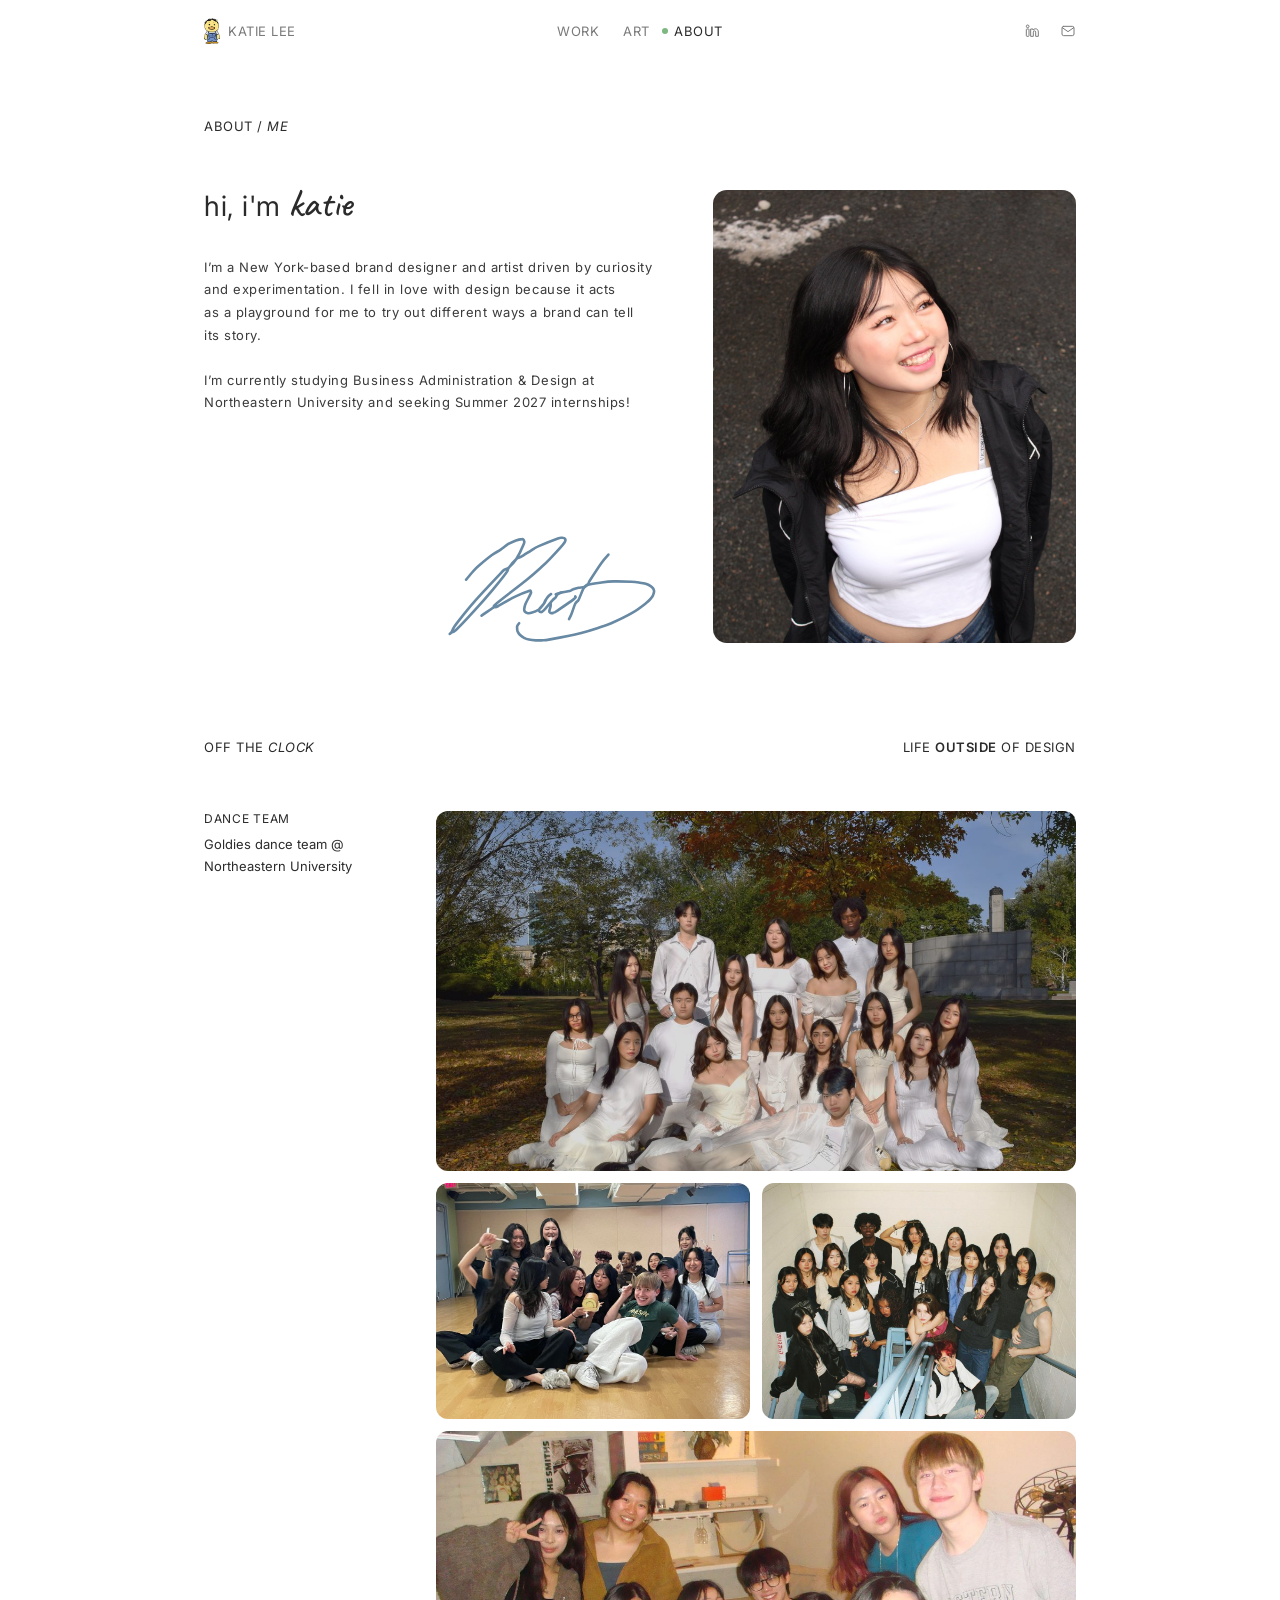
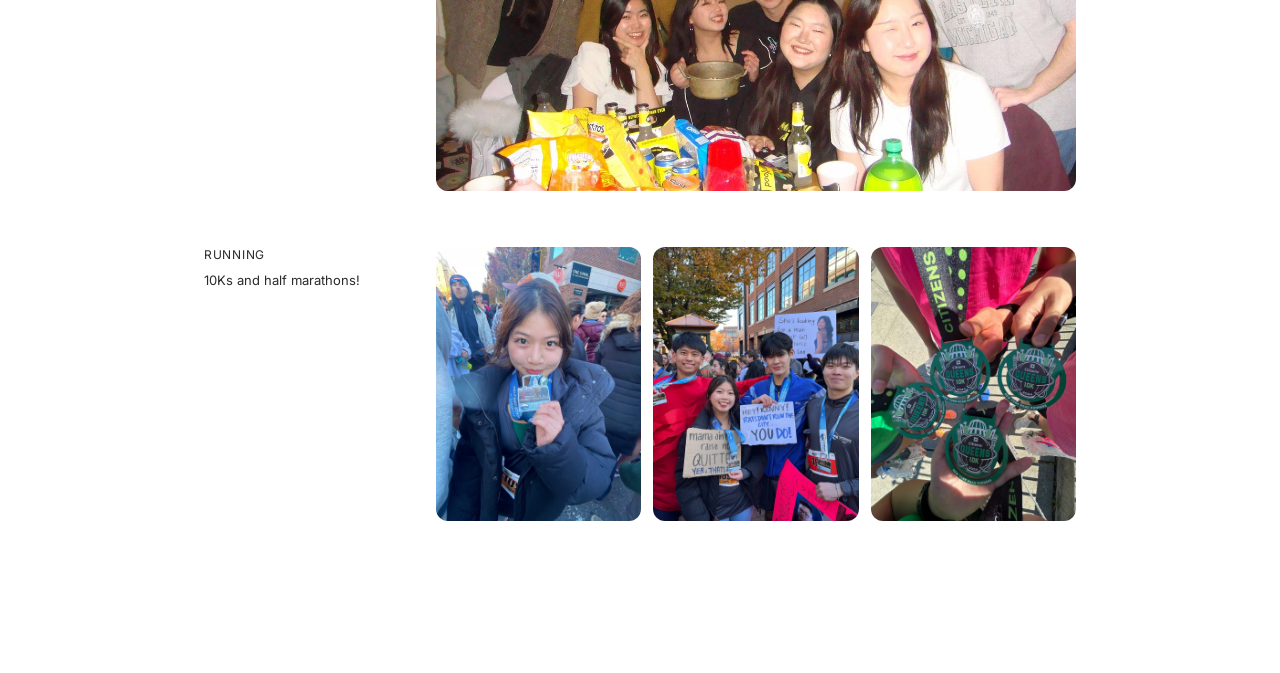
==== about.html @ cea2812b "Regional Roots case study, About bio and signature, nav and layout updates - Regional Roots: new her" ====
<!doctype html>
<html lang="en">
<head>
  <meta charset="utf-8">
  <meta name="viewport" content="width=device-width, initial-scale=1">
  <title>About · Katie Lee</title>
  <link rel="preconnect" href="https://fonts.googleapis.com">
  <link rel="preconnect" href="https://fonts.gstatic.com" crossorigin>
  <link href="https://fonts.googleapis.com/css2?family=Inter:wght@400;500;600&family=Caveat:wght@500&display=swap" rel="stylesheet">
  <link rel="stylesheet" href="styles.css">
  <link rel="stylesheet" href="lamp/lamp.css">
  <script>
    // Apply a saved light/dark choice (from the lamp) before the page appears, so it doesn't flash
    try {
      const theme = localStorage.getItem("lamp.theme");
      if (theme === "light" || theme === "dark") document.documentElement.dataset.theme = theme;
    } catch {}
  </script>
</head>
<body>
  <header>
    <nav class="nav" aria-label="Main">
      <a class="brand" href="index.html">
        <img src="assets/duck-nav.png" alt="" width="120" height="192">
        <span>katie lee</span>
      </a>

      <ul class="links">
        <li><a href="index.html">work</a></li>
        <li><a href="art.html">art</a></li>
        <li><a href="about.html" aria-current="page">about</a></li>
        <li class="tab-dot" aria-hidden="true"></li>
      </ul>

      <div class="social">
        <a href="https://www.linkedin.com/in/katie-lee157/" target="_blank" rel="noopener" aria-label="LinkedIn">
          <svg viewBox="0 0 24 24" fill="none" stroke="currentColor" stroke-width="1.5" stroke-linejoin="round">
            <circle cx="5.5" cy="5" r="2"/>
            <rect x="3.5" y="9" width="4" height="11" rx="1"/>
            <path d="M10 9h3.6v1.6c.8-1.2 2-1.9 3.6-1.9 2.6 0 4.3 1.7 4.3 4.9V20h-4v-6.3c0-1.3-.7-2-1.7-2s-1.8.7-1.8 2V20H10z"/>
          </svg>
        </a>
        <a href="mailto:katielee157@gmail.com" aria-label="Email">
          <svg viewBox="0 0 24 24" fill="none" stroke="currentColor" stroke-width="1.5" stroke-linecap="round" stroke-linejoin="round">
            <rect x="3" y="5" width="18" height="14" rx="2.5"/>
            <path d="M3.5 7l8.5 6 8.5-6"/>
          </svg>
        </a>
      </div>
    </nav>
  </header>

  <main>
    <div class="wrap about-page">
      <div class="section-head">
        <h2>About / <em>Me</em></h2>
      </div>
      <section class="about" id="about">
      <div class="bio">
        <h1>hi, i'm <span class="hand">katie</span></h1>
        <p>I’m a New York-based brand designer and artist driven by curiosity and experimentation. I fell in love with design because it acts as a playground for me to try out different ways a brand can tell its story.</p>
        <p>I’m currently studying Business Administration &amp; Design at Northeastern University and seeking Summer 2027 internships!</p>
        <svg class="signature" viewBox="0 0 602 310" role="img" aria-label="Katie's signature">
          <path pathLength="1" style="--len:1960" d="M54.8 128.0C58.1 124.0 68.6 110.7 74.8 104.0C80.9 97.3 82.9 95.2 91.8 87.6C100.6 79.9 117.4 65.7 127.8 58.1C138.1 50.5 145.8 47.4 153.8 42.0C161.8 36.6 168.4 30.1 175.8 25.7C183.1 21.3 191.3 18.0 197.8 15.7C204.3 13.4 211.3 12.2 214.8 11.8C218.2 11.3 217.5 12.3 218.4 13.0C219.4 13.7 220.2 13.8 220.4 16.0C220.7 18.2 223.7 17.2 220.1 26.0C216.5 34.8 205.7 57.9 198.7 69.0C191.6 80.1 183.4 87.7 177.8 92.9C172.1 98.1 168.8 97.1 164.8 100.0C160.8 102.9 168.5 94.5 153.8 110.0C139.1 125.5 97.1 169.8 76.7 193.0C56.2 216.2 40.7 236.8 31.1 249.0C21.5 261.2 22.1 261.2 19.1 266.0C16.1 270.8 15.1 275.1 13.2 278.0C11.4 280.9 7.9 283.6 8.0 283.7C8.1 283.8 10.8 280.5 13.8 278.7C16.7 276.8 15.3 282.3 25.7 272.6C36.0 262.8 58.4 239.1 75.8 220.0C93.2 200.9 114.6 176.5 130.2 158.0C145.8 139.5 161.6 119.7 169.4 109.0C177.3 98.3 172.2 100.6 177.1 94.0C182.0 87.4 192.8 74.4 198.8 69.1C204.7 63.8 204.4 67.1 212.8 62.2C221.1 57.3 240.1 44.7 248.8 39.6C257.4 34.4 253.3 36.1 264.8 31.2C276.3 26.3 307.1 13.9 317.8 10.0C328.4 6.1 325.8 8.2 328.8 8.0C331.8 7.8 334.1 8.2 335.8 8.9C337.5 9.6 338.6 10.6 339.1 12.1C339.6 13.6 340.0 15.2 338.7 18.0C337.4 20.8 338.6 20.5 331.2 29.0C323.9 37.5 304.5 58.5 294.4 69.0C284.4 79.5 281.7 82.1 270.8 92.0C259.8 101.9 250.1 111.1 228.8 128.3C207.4 145.6 158.8 182.3 142.8 195.6C126.8 208.9 140.1 202.2 132.8 208.1C125.5 214.1 99.0 231.2 99.0 231.2C99.0 231.3 125.0 212.8 132.8 208.3C140.6 203.9 135.6 209.5 145.8 204.3C155.9 199.1 178.9 184.5 193.8 177.2C208.6 169.9 227.1 162.9 234.8 160.4C242.4 158.0 238.8 161.1 239.7 162.3C240.6 163.6 242.5 162.2 240.1 168.0C237.7 173.8 228.3 189.7 225.2 197.0C222.1 204.3 221.9 208.3 221.4 212.0C221.0 215.7 221.3 217.1 222.7 219.0C224.1 220.9 226.6 222.9 229.8 223.6C233.0 224.3 236.3 224.8 241.8 223.2C247.2 221.7 256.6 218.4 262.4 214.2C268.3 210.0 273.7 202.5 277.0 198.0C280.3 193.5 280.0 190.8 282.3 187.0C284.7 183.2 288.5 178.0 291.2 175.0C293.9 172.0 298.3 169.4 298.4 169.2C298.6 169.1 294.3 171.7 292.1 174.0C289.9 176.3 287.5 179.2 285.1 183.0C282.7 186.8 280.9 192.3 277.7 197.0C274.4 201.7 267.9 207.8 265.6 211.0C263.3 214.2 264.0 214.7 263.9 216.0C263.8 217.3 264.1 217.9 264.8 218.7C265.4 219.4 265.9 220.9 267.8 220.7C269.6 220.5 270.0 223.1 275.8 217.6C281.5 212.0 296.5 193.5 302.3 187.2C308.2 180.9 308.4 182.7 310.8 179.9C313.1 177.1 313.5 173.1 316.3 170.6C319.1 168.1 327.4 165.0 327.6 164.9C327.7 164.8 319.9 167.3 317.1 169.8C314.3 172.3 313.2 177.0 310.8 179.9C308.3 182.8 304.6 184.9 302.3 187.2C300.1 189.6 298.3 191.2 297.4 194.0C296.6 196.8 297.7 200.0 297.0 204.0C296.3 208.0 293.8 214.9 293.4 218.0C293.1 221.1 294.1 221.3 295.1 222.3C296.2 223.3 298.0 223.9 299.8 224.0C301.6 224.1 303.4 223.6 305.8 222.7C308.1 221.8 304.1 225.0 313.8 218.6C323.4 212.1 354.6 191.0 363.6 183.9C372.6 176.8 367.1 177.3 367.8 176.0"/>
          <path pathLength="1" style="--len:219" d="M462.8 56.0C459.4 60.0 451.7 67.5 442.8 80.0C433.8 92.5 415.5 121.0 409.1 131.0C402.8 141.0 407.6 136.2 404.7 139.9C401.7 143.6 396.0 145.6 391.4 153.1C386.9 160.6 381.5 177.7 377.6 185.0C373.6 192.3 371.1 189.8 367.6 197.0C364.0 204.2 359.2 220.7 356.2 228.0C353.3 235.3 350.9 238.8 349.8 241.0"/>
          <path pathLength="1" style="--len:765" d="M311.8 170.0C314.4 169.1 321.1 166.4 327.8 164.8C334.4 163.2 346.1 162.1 351.8 160.6C357.4 159.0 357.6 157.1 361.8 155.6C365.9 154.0 371.4 152.3 376.8 151.2C382.1 150.1 389.1 150.5 393.8 149.0C398.4 147.5 397.3 144.5 404.8 142.4C412.3 140.4 426.8 138.2 438.8 136.7C450.8 135.1 461.8 133.4 476.8 133.0C491.8 132.6 516.1 133.4 528.8 134.0C541.4 134.6 545.9 135.6 552.8 136.7C559.6 137.7 564.6 138.5 569.8 140.1C574.9 141.8 580.3 144.4 583.8 146.6C587.3 148.7 589.1 151.1 590.7 153.0C592.2 154.9 592.6 156.3 593.1 158.0C593.6 159.7 594.0 160.5 593.6 163.0C593.1 165.5 591.9 170.0 590.6 173.0C589.2 176.0 588.5 177.4 585.3 181.0C582.2 184.6 580.9 187.4 571.8 194.4C562.7 201.5 547.6 213.6 530.8 223.4C513.9 233.2 485.8 246.5 470.8 253.2C455.8 260.0 455.1 259.4 440.8 264.0C426.4 268.6 408.9 275.0 384.8 280.9C360.6 286.8 314.6 295.8 295.8 299.3C276.9 302.9 278.6 301.6 271.8 302.0C264.9 302.4 260.9 302.4 254.8 302.0C248.6 301.6 240.4 300.8 234.8 299.6C229.1 298.4 225.1 297.0 220.8 294.8C216.4 292.5 211.9 289.1 208.8 286.0C205.7 282.9 203.6 279.7 202.2 276.0C200.9 272.3 200.8 266.8 200.8 264.0C200.8 261.2 201.3 260.8 202.3 259.0C203.3 257.2 206.0 254.0 206.8 253.0"/>
        </svg>
      </div>
      <div class="photo"><img src="assets/about/portrait.jpg?v=2" alt="Katie Lee smiling and looking up, in a white top and black jacket" width="1200" height="1500"></div>
    </section>

      <!-- Off the clock -->
      <section class="off-clock" id="off-the-clock">
        <div class="section-head">
          <h2>Off the <em>clock</em></h2>
          <p>Life <strong>outside</strong> of design</p>
        </div>

        <div class="oc-group">
          <div class="oc-intro">
            <h3>Dance team</h3>
            <p>Goldies dance team @ Northeastern University</p>
          </div>
          <ul class="oc-photos">
            <li class="wide"><img src="assets/about/dance-group.jpg" alt="The dance team posing together outdoors in white outfits" loading="lazy" width="1200" height="813"></li>
            <li><img src="assets/about/dance-studio.jpg" alt="The dance team sitting together in a dance studio" loading="lazy" width="1200" height="675"></li>
            <li><img src="assets/about/dance-team.jpg" alt="The dance team posing on a staircase" loading="lazy" width="1200" height="800"></li>
            <li class="wide"><img src="assets/about/dance-hangout.jpg" alt="Dance team friends hanging out around a table of snacks" loading="lazy" width="1200" height="800"></li>
          </ul>
        </div>

        <div class="oc-group">
          <div class="oc-intro">
            <h3>Running</h3>
            <p>10Ks and half marathons!</p>
          </div>
          <ul class="oc-photos three">
            <li><img src="assets/about/race-medal.jpg" alt="Katie holding up a finisher's medal at a race" loading="lazy" width="900" height="1200"></li>
            <li><img src="assets/about/race-friends.jpg" alt="Katie and friends with their medals and handmade signs after a race" loading="lazy" width="900" height="1200"></li>
            <li><img src="assets/about/race-medals.jpg" alt="Four green race medals held together in a circle" loading="lazy" width="900" height="1200"></li>
          </ul>
        </div>
      </section>
    </div>
  </main>

  <script src="nav.js"></script>
  <script>
    // ---- Signature writes itself in, one stroke after another (like Apple's "hello") ----
    (() => {
      const sig = document.querySelector('.signature');
      if (!sig || matchMedia('(prefers-reduced-motion: reduce)').matches) return;
      const strokes = [...sig.querySelectorAll('path')];
      const lens = strokes.map(p => Number(p.style.getPropertyValue('--len')));
      const total = lens.reduce((a, b) => a + b, 0);
      const DURATION = 3200, PAUSE = 120;                 // whole signature, and a short pen lift between strokes
      sig.classList.add('ready');
      const start = () => {
        let t = 0;
        strokes.forEach((p, i) => {
          const d = DURATION * lens[i] / total;
          p.animate([{ strokeDashoffset: 1 }, { strokeDashoffset: 0 }],
            { duration: d, delay: 500 + t, easing: 'cubic-bezier(0.45, 0.05, 0.4, 1)', fill: 'both' });
          t += d + PAUSE;
        });
      };
      // Start once the signature is on screen
      new IntersectionObserver((entries, io) => {
        if (entries.some(e => e.isIntersecting)) { io.disconnect(); start(); }
      }, { threshold: 0.6 }).observe(sig);
    })();
  </script>
</body>
</html>
---- styles.css ----
:root {
  --ink: #2b2b2b;
  --muted: #7a7a7a;
  --bg: #ffffff;
  --surface: #f3f3f2;      /* placeholder boxes, cards, pills */
  --faint: #b0b0ad;        /* "coming soon" labels */
  --line: #d6d6d4;
  --line-strong: #bdbdba;
  --button: #ffffff;
  --shadow: rgba(0, 0, 0, 0.07);
  color-scheme: light;
}

/* Dark mode: when the lamp is switched off (data-theme="dark"), or when the computer
   prefers dark and nobody has pulled the string yet. Keep the two blocks identical. */
@media (prefers-color-scheme: dark) {
  :root:not([data-theme="light"]) {
    --ink: #ecebe8;
    --muted: #9b9a96;
    --bg: #141413;
    --surface: #222220;
    --faint: #6c6b67;
    --line: #3a3936;
    --line-strong: #55534f;
    --button: #1c1c1a;
    --shadow: rgba(0, 0, 0, 0.4);
    color-scheme: dark;
  }
}
:root[data-theme="dark"] {
  --ink: #ecebe8;
  --muted: #9b9a96;
  --bg: #141413;
  --surface: #222220;
  --faint: #6c6b67;
  --line: #3a3936;
  --line-strong: #55534f;
  --button: #1c1c1a;
  --shadow: rgba(0, 0, 0, 0.4);
  color-scheme: dark;
}
*, *::before, *::after { box-sizing: border-box; }
html, body { margin: 0; padding: 0; min-height: 100%; background: var(--bg); }
body { font-family: 'Inter', system-ui, sans-serif; color: var(--ink); }
a { color: inherit; text-decoration: none; }

/* ---------- Navigation ---------- */
.nav {
  display: grid;
  grid-template-columns: 1fr auto 1fr;
  align-items: center;
  max-width: 920px;
  margin: 0 auto;
  padding: 18px 24px;
  font-size: 13px;
  text-transform: uppercase;
  letter-spacing: 0.04em;
}

.brand {
  display: inline-flex;
  align-items: center;
  gap: 8px;
  justify-self: start;
  color: var(--muted);
  transition: color 0.2s ease;
}
.brand:hover { color: var(--ink); }
.brand img { height: 26px; width: auto; display: block; }

.links {
  display: flex;
  gap: 24px;
  list-style: none;
  margin: 0;
  padding: 0;
}
.links { position: relative; }
.links a { color: var(--muted); transition: color 0.2s ease; }
/* Little green dot that marks the current tab and glides between tabs */
.tab-dot {
  position: absolute;
  top: 50%;
  left: 0;
  width: 6px;
  height: 6px;
  margin-top: -3px;
  border-radius: 50%;
  background: #7cb87f;
  pointer-events: none;
  opacity: 0;
  transition: transform 0.45s cubic-bezier(0.65, 0, 0.35, 1), opacity 0.2s ease;
}
@media (prefers-reduced-motion: reduce) { .tab-dot { transition: opacity 0.2s ease; } }
.links a:hover,
.links a[aria-current="page"] { color: var(--ink); }

.social {
  display: flex;
  gap: 20px;
  justify-self: end;
  align-items: center;
}
.social a { color: var(--muted); display: grid; place-items: center; transition: color 0.2s ease; }
.social a:hover { color: var(--ink); }
.social svg { width: 16px; height: 16px; }

a:focus-visible { outline: 2px solid var(--ink); outline-offset: 4px; border-radius: 4px; }

html { scroll-behavior: smooth; }
@media (prefers-reduced-motion: reduce) { html { scroll-behavior: auto; } }

/* Shared compact column, same width as the nav */
.wrap { max-width: 920px; margin: 0 auto; padding: 0 24px; }

/* ---------- Hero: lamp + duck on an open "stage" (filler for a future interactive piece) ---------- */
.hero { padding-top: 8px; }
.placeholder {
  position: relative;
  isolation: isolate;      /* keeps the lamp's glow behind the duck */
  height: 400px;
}

/* Waving duck (filler for the future interactive piece). Layers are the same size, stacked. */
.duck {
  position: absolute;
  left: 50%;
  bottom: 36px;
  height: 230px;
  transform: translateX(-50%);
  aspect-ratio: 826 / 1302;
  cursor: pointer;
  -webkit-tap-highlight-color: transparent;
}
.duck .layer { position: absolute; inset: 0; width: 100%; height: 100%; }
.duck img.layer { display: block; user-select: none; -webkit-user-drag: none; pointer-events: none; }
.duck .rig { transform-origin: 50% 98%; }
.duck .shoulder { transform-origin: 77.3% 52.5%; }
.duck .arm { transform-origin: 84.56% 64.75%; }
.duck .eyes { transform-origin: 49.5% 26%; }
.duck .shadow {
  position: absolute;
  left: 10%; right: 10%; bottom: -2%;
  height: 5%;
  border-radius: 50%;
  background: radial-gradient(closest-side, rgba(0, 0, 0, 0.12), rgba(0, 0, 0, 0));
}
.duck:focus-visible { outline: 2px solid var(--ink); outline-offset: 8px; border-radius: 8px; }

.scroll-cue {
  display: grid;
  place-items: center;
  width: 36px; height: 36px;
  margin: 12px auto 0;
  color: var(--muted);
  transition: color 0.2s ease, transform 0.2s ease;
}
.scroll-cue:hover { color: var(--ink); transform: translateY(2px); }
.scroll-cue svg { width: 18px; height: 18px; }

/* ---------- Projects ---------- */
.projects { padding-top: 72px; padding-bottom: 96px; scroll-margin-top: 16px; }
.section-head {
  display: flex;
  flex-wrap: wrap;
  justify-content: space-between;
  align-items: baseline;
  gap: 8px 24px;
  margin: 0 0 28px;
  font-size: 13px;
  text-transform: uppercase;
  letter-spacing: 0.04em;
  color: var(--ink);
}
.section-head h2,
.section-head p { margin: 0; font-size: inherit; font-weight: 400; }
.section-head em { font-style: italic; }
.section-head strong { font-weight: 600; }
.section-head .tags li { text-transform: none; }   /* pills keep their own case ("project") */
.grid {
  display: grid;
  grid-template-columns: repeat(2, minmax(0, 1fr));
  gap: 40px 24px;
}
.card { display: block; }
.card-frame {
  aspect-ratio: 4 / 3;
  border-radius: 14px;
  background: var(--surface);
  overflow: hidden;
  display: grid;
  place-items: center;
  color: var(--faint);
  font-size: 11px;
  text-transform: uppercase;
  letter-spacing: 0.08em;
  transition: transform 0.3s ease, box-shadow 0.3s ease;
}
.card-frame img { width: 100%; height: 100%; object-fit: cover; display: block; }
.card:hover .card-frame { transform: translateY(-3px); box-shadow: 0 10px 30px var(--shadow); }
.card-title { margin: 14px 0 4px; font-size: 15px; font-weight: 500; color: var(--ink); }
/* Title on the left, rounded tag bubbles on the right */
.card-head { display: flex; justify-content: space-between; align-items: center; gap: 12px; margin: 14px 0 4px; }
.card-head .card-title { margin: 0; }
.tags { display: flex; gap: 6px; list-style: none; margin: 0; padding: 0; flex-shrink: 0; }
.tags li {
  padding: 4px 11px;
  border-radius: 999px;
  background: var(--surface);
  color: var(--muted);
  font-size: 11px;
  letter-spacing: 0.04em;
  line-height: 1.4;
}
.card-desc { margin: 0; font-size: 13px; line-height: 1.5; color: var(--muted); }

/* Phones: name + icons on top, tabs on their own row */
@media (max-width: 720px) {
  .nav {
    grid-template-columns: 1fr auto;
    row-gap: 12px;
    padding: 14px 16px;
  }
  .links { grid-column: 1 / -1; grid-row: 2; justify-content: center; }
  .social { gap: 18px; }
  .wrap { padding: 0 16px; }
  .placeholder { height: 320px; }
  /* smaller lamp on a shorter cord on phones */
  .placeholder .lamp { --cord: 24px; left: calc(50% - 15px); width: 30px; }
  .placeholder .lamp svg { width: 30px; height: 40px; }
  .placeholder .lamp-glow { top: 54px; }
  .duck { height: 190px; bottom: 30px; }
  .projects { padding-top: 56px; padding-bottom: 72px; }
  .grid { grid-template-columns: 1fr; gap: 32px; }
}

/* ---------- About page ---------- */
.about {
  display: grid;
  grid-template-columns: minmax(0, 1.25fr) minmax(0, 1fr);
  gap: 56px;
  align-items: start;
  padding-bottom: 96px;
}
.about-page { padding-top: 56px; }
.about-page .section-head { margin-bottom: 56px; }
.about h1 {
  margin: -6px 0 32px;       /* top lines up with the photo; extra space before the bio */
  font-size: 28px;
  font-weight: 400;
  letter-spacing: 0.02em;
  line-height: 1.2;
}

.hand {
  font-family: 'Caveat', cursive;
  font-weight: 500;
  font-size: 1.4em;
  letter-spacing: 0;
  line-height: 1;
}
.bio p { margin: 0 0 14px; font-size: 13px; line-height: 1.75; letter-spacing: 0.04em; color: var(--muted); }
.bio p:last-child { margin-bottom: 0; }
.photo {
  aspect-ratio: 4 / 5;
  border-radius: 14px;
  background: var(--surface);
  overflow: hidden;
  display: grid;
  place-items: center;
  color: var(--faint);
  font-size: 11px;
  text-transform: uppercase;
  letter-spacing: 0.08em;
}
.photo img { width: 100%; height: 100%; object-fit: cover; display: block; }

@media (max-width: 720px) {
  .about { grid-template-columns: 1fr; gap: 32px; padding-bottom: 72px; }
  .about-page { padding-top: 32px; }
  .about-page .section-head { margin-bottom: 36px; }
  .about h1 { font-size: 24px; }
  .photo { max-width: 320px; }
}

/* ---------- Case study pages ---------- */
.case { padding-top: 40px; padding-bottom: 96px; }
.back {
  display: inline-flex;
  align-items: center;
  gap: 6px;
  font-size: 12px;
  text-transform: uppercase;
  letter-spacing: 0.04em;
  color: var(--muted);
  transition: color 0.2s ease;
}
.back:hover { color: var(--ink); }
.back svg { width: 14px; height: 14px; }
.back.bottom { margin-top: 72px; }

.case-head { margin-top: 32px; }
/* Title on the left, project pills on the right */
.case-title { display: flex; justify-content: space-between; align-items: center; gap: 16px; margin-bottom: 8px; }
.case-head h1 { margin: 0; font-size: 28px; font-weight: 400; letter-spacing: 0.02em; }
.lede { margin: 0; font-size: 15px; letter-spacing: 0.02em; color: var(--muted); }

.facts {
  display: grid;
  grid-template-columns: repeat(3, minmax(0, 1fr));
  gap: 16px 24px;
  margin: 28px 0 0;
}
.facts dt {
  font-size: 10px;
  text-transform: uppercase;
  letter-spacing: 0.08em;
  color: color-mix(in srgb, var(--muted) 65%, var(--faint));   /* a touch lighter than the answers */
  margin-bottom: 8px;        /* more room under the label than between answer lines */
}
.facts dd { margin: 0; font-size: 13.5px; line-height: 1.4; letter-spacing: 0.01em; }
/* Little arrow next to the title that opens the live site */
.case-head h1 { display: inline-flex; align-items: center; gap: 6px; }
.visit { display: inline-flex; color: var(--muted); transition: color 0.2s ease; }
.visit:hover { color: var(--ink); }
.visit svg { width: 20px; height: 20px; transition: transform 0.2s ease; }
.visit:hover svg { transform: translate(2px, -2px); }

.case-banner, .case-image {
  border-radius: 14px;
  background: var(--surface);
  display: grid;
  place-items: center;
  color: var(--faint);
  font-size: 11px;
  text-transform: uppercase;
  letter-spacing: 0.08em;
  overflow: hidden;
}
.case-banner { aspect-ratio: 16 / 9; margin-top: 40px; }
.case-image { aspect-ratio: 4 / 3; }
.case-image.wide { aspect-ratio: 16 / 9; margin-top: 24px; }
/* Duckweather process: stage labels on top, then one row of three drawings per duck */
.layers { margin-top: 24px; }
.layer-labels, .layer-row { display: grid; grid-template-columns: repeat(3, minmax(0, 1fr)); gap: 16px; }
.layer-labels { list-style: none; margin: 0 0 12px; padding: 0 0 10px; border-bottom: 1px solid var(--surface); font-size: 13px; color: var(--muted); letter-spacing: 0.02em; }
.layer-labels span { margin-right: 8px; font-size: 11px; color: var(--faint); }
.layer-temp { margin: 28px 0 10px; font-size: 11px; letter-spacing: 0.04em; color: var(--faint); }
.layer-labels + .layer-temp { margin-top: 16px; }
.layer-row img { display: block; width: 100%; height: auto; }
/* The outline is black lines on transparent: flip it to white in dark mode so it shows */
@media (prefers-color-scheme: dark) { :root:not([data-theme="light"]) .line-art { filter: invert(1); } }
:root[data-theme="dark"] .line-art { filter: invert(1); }
.case-images { display: grid; grid-template-columns: repeat(2, minmax(0, 1fr)); gap: 16px; margin-top: 24px; }

.case-section {
  display: grid;
  grid-template-columns: 160px minmax(0, 1fr);
  column-gap: 32px;
  margin-top: 72px;
}
.case-section > *:not(.label) { grid-column: 2; }
.label {
  grid-column: 1;
  grid-row: 1 / span 4;
  margin: 2px 0 0;
  font-size: 12px;
  font-weight: 400;
  text-transform: uppercase;
  letter-spacing: 0.06em;
  color: var(--muted);
}
.prose p, .prose-note { margin: 0 0 14px; font-size: 14px; line-height: 1.75; letter-spacing: 0.02em; }
.prose p:last-child { margin-bottom: 0; }
.prose-note { color: var(--muted); }
.placeholder-text { color: var(--faint); font-style: italic; }

/* Try-it demo */
.demo {
  margin-top: 32px;
  display: grid;
  grid-template-columns: minmax(0, 1fr) minmax(0, 1fr);
  align-items: center;
  gap: 32px;
  padding: 28px;
  border-radius: 14px;
  background: var(--surface);
}
.demo-stage { display: grid; place-items: center; height: 260px; }
.demo-stage img { height: 240px; width: auto; max-width: 100%; object-fit: contain; display: block; }
.demo-temp { margin: 0; font-size: 56px; font-weight: 400; letter-spacing: -0.02em; line-height: 1; }
.demo-range { margin: 6px 0 20px; font-size: 12px; text-transform: uppercase; letter-spacing: 0.06em; color: var(--muted); }
.demo input[type="range"] { width: 100%; accent-color: #7cb87f; }
.demo-scale { display: flex; justify-content: space-between; font-size: 11px; color: var(--muted); margin-top: 2px; }
.demo-rain {
  display: inline-flex; align-items: center; gap: 6px;
  margin-top: 20px;
  padding: 6px 14px;
  border: 1px solid var(--line);
  border-radius: 999px;
  background: var(--button);
  color: var(--muted);
  font: inherit;
  font-size: 12px;
  letter-spacing: 0.04em;
  cursor: pointer;
  transition: color 0.2s ease, border-color 0.2s ease, background 0.2s ease;
}
.demo-rain svg { width: 15px; height: 15px; }
.demo-rain:hover { color: var(--ink); border-color: var(--line-strong); }
.demo-rain[aria-pressed="true"] { color: #fff; background: #6f8fb3; border-color: #6f8fb3; }
.demo-rain:focus-visible { outline: 2px solid var(--ink); outline-offset: 3px; }

/* Duck grid */
/* Cold vs hot: three ducks beside a short note on the outfit choices */
.extremes { display: grid; gap: 40px; margin-top: 48px; }
.extreme { display: grid; grid-template-columns: minmax(0, 1fr) minmax(0, 1fr); gap: 24px; align-items: center; }
.extreme-ducks { display: grid; grid-template-columns: repeat(3, minmax(0, 1fr)); gap: 8px; align-items: end; }
.extreme-ducks img { display: block; width: 100%; height: 130px; object-fit: contain; object-position: center bottom; }
.duck-grid {
  display: grid;
  grid-template-columns: repeat(7, minmax(0, 1fr));
  gap: 20px 8px;
  margin-top: 36px;
}
.duck-grid figure { margin: 0; text-align: center; }
.duck-grid img { height: 96px; width: 100%; object-fit: contain; object-position: center bottom; display: block; }   /* feet on one line */
.duck-grid figcaption { margin-top: 6px; font-size: 11px; letter-spacing: 0.04em; color: var(--muted); }

@media (max-width: 720px) {
  .case { padding-top: 24px; padding-bottom: 72px; }
  .facts { grid-template-columns: repeat(2, minmax(0, 1fr)); }
  .case-section { grid-template-columns: 1fr; margin-top: 56px; }
  .case-section > *:not(.label) { grid-column: 1; }
  .label { grid-row: auto; margin-bottom: 14px; }
  .demo { grid-template-columns: 1fr; padding: 20px; gap: 16px; }
  .demo-stage { height: 220px; }
  .demo-stage img { height: 200px; }
  .duck-grid { grid-template-columns: repeat(4, minmax(0, 1fr)); }
  .extreme { grid-template-columns: 1fr; gap: 16px; }
  .case-images { grid-template-columns: 1fr; }
  .layer-labels, .layer-row { gap: 10px; }
  .layer-labels { font-size: 11px; }
  .layer-labels span { display: block; margin: 0 0 2px; }
}

/* ---------- Project showcase: app screenshot in a browser window on a soft sky ---------- */
/* Sky colours are taken from the Duckweather app itself */
.showcase { background: linear-gradient(180deg, #a9c3de 0%, #c9d8e8 45%, #efe6d8 100%); }
.mock {
  width: 84%;
  border-radius: 10px;
  overflow: hidden;
  background: #f6f2ec;
  box-shadow: 0 1px 2px rgba(30, 45, 70, 0.08), 0 18px 40px rgba(30, 50, 80, 0.18);
  transition: transform 0.4s ease, box-shadow 0.4s ease;
}
.mock-bar {
  display: flex;
  align-items: center;
  gap: 5px;
  height: 18px;
  padding: 0 9px;
  background: #f6f2ec;
  border-bottom: 1px solid rgba(60, 50, 40, 0.06);
}
.mock-bar span { width: 6px; height: 6px; border-radius: 50%; background: #ddd6cc; }
.card-frame .mock img,
.mock img { display: block; width: 100%; height: auto; object-fit: initial; }
.card:hover .card-frame.showcase { transform: none; box-shadow: none; }
.card:hover .mock { transform: translateY(-4px); box-shadow: 0 1px 2px rgba(30, 45, 70, 0.08), 0 26px 50px rgba(30, 50, 80, 0.24); }

.case-banner.showcase .mock { width: 78%; border-radius: 12px; }
.case-banner.showcase .mock-bar { height: 24px; gap: 6px; padding: 0 12px; }
.case-banner.showcase .mock-bar span { width: 8px; height: 8px; }

@media (max-width: 720px) {
  .mock { width: 88%; border-radius: 8px; }
  .case-banner.showcase .mock { width: 88%; border-radius: 8px; }
  .mock-bar, .case-banner.showcase .mock-bar { height: 14px; gap: 4px; padding: 0 7px; }
  .mock-bar span, .case-banner.showcase .mock-bar span { width: 5px; height: 5px; }
}

/* Light mode shows the daytime screenshot on a day sky; dark mode shows the night
   screenshot on a night sky (colours from the app's night mode). Keep the two blocks identical. */
.shot-night { display: none !important; }
@media (prefers-color-scheme: dark) {
  :root:not([data-theme="light"]) .shot-day { display: none !important; }
  :root:not([data-theme="light"]) .shot-night { display: block !important; }
  :root:not([data-theme="light"]) .showcase { background: linear-gradient(180deg, #343b4f 0%, #292a33 50%, #241e1a 100%); }
  :root:not([data-theme="light"]) .showcase .mock { background: #2a2522; box-shadow: 0 0 0 1px rgba(255, 255, 255, 0.07), 0 18px 44px rgba(0, 0, 0, 0.45); }
  :root:not([data-theme="light"]) .showcase .mock-bar { background: #2a2522; border-bottom-color: rgba(255, 255, 255, 0.05); }
  :root:not([data-theme="light"]) .showcase .mock-bar span { background: #4b443e; }
  :root:not([data-theme="light"]) .card:hover .showcase .mock { box-shadow: 0 0 0 1px rgba(255, 255, 255, 0.09), 0 26px 54px rgba(0, 0, 0, 0.55); }
}
:root[data-theme="dark"] .shot-day { display: none !important; }
:root[data-theme="dark"] .shot-night { display: block !important; }
:root[data-theme="dark"] .showcase { background: linear-gradient(180deg, #343b4f 0%, #292a33 50%, #241e1a 100%); }
:root[data-theme="dark"] .showcase .mock { background: #2a2522; box-shadow: 0 0 0 1px rgba(255, 255, 255, 0.07), 0 18px 44px rgba(0, 0, 0, 0.45); }
:root[data-theme="dark"] .showcase .mock-bar { background: #2a2522; border-bottom-color: rgba(255, 255, 255, 0.05); }
:root[data-theme="dark"] .showcase .mock-bar span { background: #4b443e; }
:root[data-theme="dark"] .card:hover .showcase .mock { box-shadow: 0 0 0 1px rgba(255, 255, 255, 0.09), 0 26px 54px rgba(0, 0, 0, 0.55); }

/* ---------- Project video (replaces the banner on case pages) ---------- */
.case-video {
  position: relative;
  margin-top: 32px;
  border-radius: 14px;
  overflow: hidden;
  background: #b3d1ea;   /* the video's opening sky, shown while it loads */
}
.case-video video { display: block; width: 100%; height: auto; aspect-ratio: 16 / 9; }


@media (max-width: 720px) {
  .case-video { border-radius: 10px; }
}

/* ---------- On-this-page contents (case studies) ---------- */
/* Sits in the empty left margin beside the 920px column; hidden when there isn't room */
.toc {
  position: fixed;
  top: 140px;              /* set by the page script (level with "Overview", or the video on Duckweather) */
  left: max(24px, calc((100vw - 920px) / 2 - 196px));
  width: 160px;
  font-size: 12px;
  text-transform: uppercase;
  letter-spacing: 0.06em;
  z-index: 5;
}
.toc-title { margin: 0 0 20px; color: var(--faint); }
.toc ul { position: relative; list-style: none; margin: 0; padding: 0 0 0 18px; }
.toc li { margin: 0; }
.toc a {
  display: block;
  padding: 10px 0;
  color: var(--muted);
  transition: color 0.2s ease;
}
.toc a:hover,
.toc a[aria-current] { color: var(--ink); }
.toc-dot {
  position: absolute;
  top: 0;
  left: 0;
  width: 6px;
  height: 6px;
  border-radius: 50%;
  background: #7cb87f;
  opacity: 0;
  pointer-events: none;
  transition: transform 0.45s cubic-bezier(0.65, 0, 0.35, 1), opacity 0.2s ease;
}
@media (prefers-reduced-motion: reduce) { .toc-dot { transition: opacity 0.2s ease; } }
@media (max-width: 1299px) { .toc { display: none; } }

/* Jumping to a section leaves a little room above its heading */
.case-section { scroll-margin-top: 48px; }

/* Overview: short lead, a row of key numbers, then a softer supporting paragraph */
.prose p.lead { font-size: 15px; line-height: 1.7; color: var(--ink); }
/* Body text in case studies: darker than the nav grey so it reads comfortably */
.case-section .prose p:not(.lead):not(.placeholder-text):not(.mini-label):not(.source) { color: color-mix(in srgb, var(--ink) 72%, var(--muted)); }
.stats {
  display: grid;
  grid-template-columns: repeat(3, minmax(0, 1fr));
  gap: 16px 24px;
  list-style: none;
  margin: 28px 0;
  padding: 20px 0;
  border-top: 1px solid var(--line);
  border-bottom: 1px solid var(--line);
}
.stats strong {
  display: block;
  font-size: 26px;
  font-weight: 400;
  letter-spacing: -0.01em;
  line-height: 1.1;
  color: var(--ink);
}
.stats span {
  display: block;
  margin-top: 6px;
  font-size: 10px;
  text-transform: uppercase;
  letter-spacing: 0.08em;
  color: color-mix(in srgb, var(--muted) 65%, var(--faint));
}
@media (max-width: 720px) {
  .stats { gap: 12px; }
  .stats strong { font-size: 22px; }
}

/* ---------- Case study building blocks (Protect Pollinators and later projects) ---------- */
.case-hero { margin: 32px 0 0; border-radius: 14px; overflow: hidden; background: var(--surface); }
.case-hero img { display: block; width: 100%; height: auto; aspect-ratio: 16 / 10; object-fit: cover; }
/* The image itself is rounded (not the figure), so a caption underneath never squares off its bottom corners */
.frame { margin: 24px 0 0; }
.frame img, .frame video { display: block; width: 100%; height: auto; border-radius: 12px; background: var(--surface); }
.frame figcaption, .type-sample figcaption, .type-sample small {
  display: block;
  padding: 10px 2px 0;
  font-size: 10px;
  text-transform: uppercase;
  letter-spacing: 0.08em;
  color: color-mix(in srgb, var(--muted) 65%, var(--faint));
}
.mini-label {
  margin: 0 0 8px;
  font-size: 10px;
  text-transform: uppercase;
  letter-spacing: 0.08em;
  color: color-mix(in srgb, var(--muted) 65%, var(--faint));
}
.prose p.pull { font-size: 18px; line-height: 1.5; color: var(--ink); letter-spacing: 0; }
.audience { margin-top: 24px; padding: 16px 18px; border-radius: 12px; background: var(--surface); }
.audience p:last-child { margin: 0; font-size: 13.5px; line-height: 1.65; }

/* three pillars */
.pillars { display: grid; grid-template-columns: repeat(3, minmax(0, 1fr)); gap: 16px; list-style: none; margin: 20px 0 0; padding: 0; }
.pillars li { padding: 18px; border-radius: 12px; background: var(--surface); }
.pillars strong { display: block; margin-bottom: 6px; font-size: 15px; font-weight: 500; }
.pillars p { margin: 0; font-size: 13px; line-height: 1.6; color: color-mix(in srgb, var(--ink) 72%, var(--muted)); }

/* type + colour */
.type-color { display: grid; grid-template-columns: minmax(0, 1.4fr) minmax(0, 1fr); gap: 32px; margin-top: 32px; }
.type-sample { margin: 0 0 18px; }
.type-sample.sigurd img { display: block; width: 72%; height: auto; }
@media (prefers-color-scheme: dark) { :root:not([data-theme="light"]) .type-sample.sigurd img { filter: invert(1); } }
:root[data-theme="dark"] .type-sample.sigurd img { filter: invert(1); }
.type-sample span { display: block; font-size: 20px; line-height: 1.3; color: var(--ink); }
.type-sample small { padding-top: 6px; }
.futura { font-family: "Futura PT", Futura, "Century Gothic", "Avenir Next", sans-serif; font-weight: 500; }
.georgia { font-family: Georgia, "Times New Roman", serif; }
.palette { display: grid; grid-template-columns: repeat(3, minmax(0, 1fr)); gap: 10px; list-style: none; margin: 0; padding: 0; }
.palette li { aspect-ratio: 1; border-radius: 10px; background: var(--c); display: flex; align-items: flex-end; padding: 8px; }
.palette span { font-size: 10px; letter-spacing: 0.06em; color: rgba(30, 30, 30, 0.75); }

/* final + text side by side */
.split { display: grid; grid-template-columns: minmax(0, 1fr) minmax(0, 1fr); gap: 32px; align-items: start; margin-top: 8px; }
.split .frame { margin-top: 0; }
.split.build-shots { margin-top: 28px; gap: 16px; }
.split.reverse { margin-top: 24px; grid-template-columns: minmax(0, 0.8fr) minmax(0, 1.2fr); gap: 16px; align-items: stretch; }
.split.reverse .frame img { height: 100%; object-fit: cover; }

/* process steps */
.steps-title { margin-top: 40px; }
.steps { display: grid; grid-template-columns: repeat(4, minmax(0, 1fr)); gap: 16px; list-style: none; margin: 0; padding: 0; }
.steps.three { grid-template-columns: repeat(3, minmax(0, 1fr)); }
.steps figure { margin: 0 0 10px; border-radius: 10px; overflow: hidden; background: var(--surface); aspect-ratio: 3 / 4; }
.steps.three figure { aspect-ratio: 4 / 3; }
.steps img { display: block; width: 100%; height: 100%; object-fit: cover; object-position: top; }
.step-n { display: block; margin-bottom: 4px; font-size: 10px; text-transform: uppercase; letter-spacing: 0.08em; color: var(--ink); }
.steps p { margin: 0; font-size: 12.5px; line-height: 1.55; color: color-mix(in srgb, var(--ink) 72%, var(--muted)); }
.after-steps { margin-top: 24px; }

/* packets + carousel rows */
.packets, .slides { display: grid; grid-template-columns: repeat(4, minmax(0, 1fr)); gap: 12px; list-style: none; margin: 24px 0 0; padding: 0; }
.packets img, .slides img { display: block; width: 100%; height: auto; border-radius: 8px; }
.packets span { display: block; margin-top: 8px; font-size: 11px; letter-spacing: 0.04em; color: var(--muted); }

.credits { margin: 28px 0 0; font-size: 11px; line-height: 1.6; letter-spacing: 0.02em; color: var(--faint); }

@media (max-width: 720px) {
  .pillars { grid-template-columns: 1fr; }
  .type-color, .split, .split.reverse { grid-template-columns: 1fr; }
  .steps, .steps.three { grid-template-columns: repeat(2, minmax(0, 1fr)); }
  .packets, .slides { grid-template-columns: repeat(2, minmax(0, 1fr)); }
  .type-sample.sigurd img { width: 100%; }
}

/* ---------- A Night to Remember extras ---------- */
.team { display: grid; grid-template-columns: repeat(4, minmax(0, 1fr)); gap: 12px; list-style: none; margin: 0; padding: 0; }
.team li { padding: 16px; border-radius: 12px; background: var(--surface); }
.team strong { display: block; font-size: 13.5px; font-weight: 500; color: var(--ink); }
.team span { display: block; margin-top: 4px; font-size: 12px; line-height: 1.5; color: var(--muted); }
.team li.is-me { box-shadow: inset 0 0 0 1px var(--ink); }
.team li.is-me strong::before {
  content: '';
  display: inline-block;
  width: 6px; height: 6px;
  margin: 0 7px 2px 0;
  border-radius: 50%;
  background: #7cb87f;
  vertical-align: middle;
}
.prose p.source { font-size: 11px; letter-spacing: 0.02em; color: var(--faint); }
.poppins { font-family: 'Poppins', sans-serif; font-weight: 600; }
.type-sample.script img { display: block; height: 110px; width: auto; }
.palette.five { grid-template-columns: repeat(5, minmax(0, 1fr)); }
.palette li.on-dark span { color: rgba(255, 255, 255, 0.85); }
.slides.three { grid-template-columns: repeat(3, minmax(0, 1fr)); }
.booth { display: grid; grid-template-columns: 1.6fr 1fr 1fr 0.6fr; gap: 12px; align-items: stretch; margin-top: 24px; }
.booth .frame { margin: 0; display: grid; place-items: center; }
.booth .frame img { width: 100%; height: 100%; object-fit: contain; }

/* script sample is black ink: flip it to light ink in dark mode. Keep the two blocks identical. */
@media (prefers-color-scheme: dark) { :root:not([data-theme="light"]) .type-sample.script img { filter: invert(1); } }
:root[data-theme="dark"] .type-sample.script img { filter: invert(1); }

@media (max-width: 720px) {
  .team { grid-template-columns: repeat(2, minmax(0, 1fr)); }
  .palette.five { grid-template-columns: repeat(3, minmax(0, 1fr)); }
  .slides.three { grid-template-columns: repeat(3, minmax(0, 1fr)); gap: 8px; }
  .booth { grid-template-columns: 1fr 1fr; }
  .booth .booth-main { grid-column: 1 / -1; }
}

/* ---------- Totten Trot extras ---------- */
.video-split { grid-template-columns: minmax(0, 0.9fr) minmax(0, 1.1fr); align-items: center; }
.timelapse video { display: block; width: 100%; height: auto; aspect-ratio: 640 / 920; background: #fff; }
.steps figure.dark, .dark-frame img { background: #2a2a30; }

/* ---------- Art page ---------- */
.art-page { padding-top: 56px; padding-bottom: 96px; }
@media (max-width: 720px) { .art-page { padding-top: 32px; padding-bottom: 72px; } }

/* Filter chips */
.art-filters { display: flex; flex-wrap: wrap; gap: 8px; margin: 0 0 28px; }
.chip {
  padding: 6px 14px;
  border: 1px solid var(--line);
  border-radius: 999px;
  background: none;
  color: var(--muted);
  font: inherit;
  font-size: 12px;
  letter-spacing: 0.04em;
  cursor: pointer;
  transition: color 0.2s ease, border-color 0.2s ease, background 0.2s ease;
}
.chip:hover { color: var(--ink); border-color: var(--line-strong); }
.chip[aria-pressed="true"] { color: var(--bg); background: var(--ink); border-color: var(--ink); }
.chip:focus-visible { outline: 2px solid var(--ink); outline-offset: 2px; }

/* Masonry: pieces keep their own shape and stack in columns */
.masonry { position: relative; columns: 3; column-gap: 20px; list-style: none; margin: 0; padding: 0; }
.art-item { break-inside: avoid; margin: 0 0 22px; will-change: transform; }
.art-item[hidden] { display: none; }
.art-open {
  display: block;
  width: 100%;
  padding: 0;
  border: 0;
  border-radius: 10px;
  overflow: hidden;
  background: var(--surface);
  cursor: zoom-in;
}
.art-open img { display: block; width: 100%; height: auto; transition: transform 0.4s ease; }
.art-open:hover img { transform: scale(1.025); }
.art-open:focus-visible { outline: 2px solid var(--ink); outline-offset: 3px; }
.art-caption { display: flex; justify-content: space-between; gap: 12px; margin: 8px 2px 0; font-size: 12px; }
.art-caption span { color: var(--ink); }
.art-caption small { font-size: 11px; color: var(--muted); text-align: right; }

/* Lightbox */
.lightbox {
  width: 100vw; height: 100vh; max-width: none; max-height: none;
  margin: 0; padding: 0; border: 0;
  background: transparent;
  display: none;
  align-items: center;
  justify-content: center;
}
.lightbox[open] { display: flex; }
.lightbox::backdrop { background: rgba(15, 15, 14, 0.88); }
.lightbox figure { margin: 0; display: flex; flex-direction: column; align-items: center; max-width: min(1100px, 84vw); }
.lightbox img { display: block; max-width: 100%; max-height: 80vh; width: auto; height: auto; border-radius: 6px; }
.lightbox figcaption { display: flex; gap: 12px; align-items: baseline; margin-top: 14px; color: #f2f1ee; font-size: 13px; }
.lightbox figcaption small { font-size: 11px; color: #a9a8a3; letter-spacing: 0.04em; }
.lb-close, .lb-nav {
  display: grid; place-items: center;
  border: 0; background: rgba(255, 255, 255, 0.1); color: #fff;
  border-radius: 50%; cursor: pointer;
  transition: background 0.2s ease;
}
.lb-close:hover, .lb-nav:hover { background: rgba(255, 255, 255, 0.2); }
.lb-close { position: absolute; top: 20px; right: 20px; width: 40px; height: 40px; }
.lb-nav { width: 44px; height: 44px; margin: 0 16px; flex-shrink: 0; }
.lb-close svg, .lb-nav svg { width: 20px; height: 20px; }

@media (max-width: 900px) { .masonry { columns: 2; column-gap: 14px; } }
@media (max-width: 720px) {
  .lb-nav { position: absolute; bottom: 24px; margin: 0; }
  .lb-prev { left: calc(50% - 56px); }
  .lb-next { right: calc(50% - 56px); }
  .lightbox figure { max-width: 92vw; }
  .lightbox img { max-height: 70vh; }
}

/* About: portrait + off the clock */
.photo img { width: 100%; height: 100%; object-fit: cover; display: block; }
.off-clock { padding-bottom: 96px; }
.oc-group { display: grid; grid-template-columns: 200px minmax(0, 1fr); gap: 32px; margin-bottom: 56px; }
.oc-intro h3 { margin: 0 0 8px; font-size: 12px; font-weight: 400; text-transform: uppercase; letter-spacing: 0.06em; color: var(--ink); }
.oc-intro p { margin: 0; font-size: 13px; line-height: 1.65; }
.oc-photos { display: grid; grid-template-columns: repeat(2, minmax(0, 1fr)); gap: 12px; list-style: none; margin: 0; padding: 0; }
.oc-photos.three { grid-template-columns: repeat(3, minmax(0, 1fr)); }
.oc-photos li { border-radius: 12px; overflow: hidden; background: var(--surface); aspect-ratio: 4 / 3; }
.oc-photos.three li { aspect-ratio: 3 / 4; }
.oc-photos li.wide { grid-column: span 2; aspect-ratio: 16 / 9; }
.oc-photos img { display: block; width: 100%; height: 100%; object-fit: cover; }
@media (max-width: 720px) {
  .oc-group { grid-template-columns: 1fr; gap: 16px; margin-bottom: 40px; }
  .oc-photos { gap: 8px; }
  .off-clock { padding-bottom: 72px; }
}

/* Transparent line sketches sit straight on the page (no card); black lines flip to white in dark mode. Keep the two blocks identical. */
.frame.sketch img { background: none; border-radius: 0; }
@media (prefers-color-scheme: dark) { :root:not([data-theme="light"]) .frame.sketch img { filter: invert(1); } }
:root[data-theme="dark"] .frame.sketch img { filter: invert(1); }

/* Concept: base duck sketch with a note beside it */
.base-duck {
  display: grid;
  grid-template-columns: 140px minmax(0, 1fr);
  align-items: center;
  column-gap: 32px;
  margin-top: 48px;
}
.base-duck .frame.base { margin: 0; }
.base-duck .frame.base img { width: 100%; }
@media (max-width: 720px) {
  .base-duck { grid-template-columns: 100px minmax(0, 1fr); column-gap: 20px; }
}

/* ---------- Protect Pollinators layout touch-ups ---------- */
/* Inline facts (e.g. Audience) under a paragraph, without a box */
.facts.inline-facts { grid-template-columns: 1fr; margin-top: 24px; padding-top: 16px; border-top: 1px solid var(--surface); }

/* Numbered row, in the same style as Duckweather's "01 Outline" stage labels */
.numbered { display: grid; grid-template-columns: repeat(3, minmax(0, 1fr)); gap: 24px; list-style: none; margin: 24px 0 0; padding: 0; }
.numbered li { padding-top: 12px; border-top: 1px solid var(--line); }
.numbered .num { display: block; margin-bottom: 10px; font-size: 11px; color: var(--faint); letter-spacing: 0.04em; }
.numbered strong { display: block; font-size: 15px; font-weight: 500; color: var(--ink); }
.numbered small { display: block; margin: 2px 0 8px; font-size: 10px; text-transform: uppercase; letter-spacing: 0.08em; color: color-mix(in srgb, var(--muted) 65%, var(--faint)); }
.numbered p { margin: 0; font-size: 13px; line-height: 1.6; color: color-mix(in srgb, var(--ink) 72%, var(--muted)); }

/* Iterations: numbered labels once on top, then the drafts with short notes */
.iter { margin-top: 48px; }
.iter-labels, .iter-row { display: grid; grid-template-columns: repeat(var(--cols, 4), minmax(0, 1fr)); gap: 16px; list-style: none; margin: 0; padding: 0; }
.iter-labels { margin-bottom: 12px; padding-bottom: 10px; border-bottom: 1px solid var(--surface); font-size: 13px; color: var(--muted); letter-spacing: 0.02em; }
.iter-labels span { margin-right: 8px; font-size: 11px; color: var(--faint); }
.iter-row figure { margin: 0 0 10px; aspect-ratio: 3 / 4; border-radius: 10px; overflow: hidden; background: var(--surface); }
.iter[style*="--cols:3"] .iter-row figure { aspect-ratio: 4 / 3; }
.iter-row img { display: block; width: 100%; height: 100%; object-fit: cover; object-position: top; }
.iter-row p { margin: 0; font-size: 12.5px; line-height: 1.55; color: color-mix(in srgb, var(--ink) 72%, var(--muted)); }

/* Packet back beside its notes */
.split.back-split { grid-template-columns: minmax(0, 0.8fr) minmax(0, 1.2fr); align-items: center; margin-top: 24px; }

@media (max-width: 720px) {
  .numbered { grid-template-columns: 1fr; gap: 16px; }
  .iter-labels, .iter-row { gap: 8px; }
  .iter-labels { font-size: 11px; }
  .iter-labels span { display: block; margin: 0 0 2px; }
  .iter-row p { font-size: 11.5px; }
  .split.back-split { grid-template-columns: 1fr; }
}

/* Home card: image set slightly inside the frame on a soft gradient, like the Duckweather card */
.card-frame.framed { display: grid; place-items: center; }
.card-frame.framed img {
  width: 90%;
  height: 86%;
  object-fit: cover;
  border-radius: 10px;
  box-shadow: 0 1px 2px rgba(40, 35, 25, 0.08), 0 18px 40px rgba(50, 40, 25, 0.2);
  transition: transform 0.4s ease, box-shadow 0.4s ease;
}
.card:hover .card-frame.framed { transform: none; box-shadow: none; }
.card:hover .card-frame.framed img { transform: translateY(-4px); box-shadow: 0 1px 2px rgba(40, 35, 25, 0.08), 0 26px 50px rgba(50, 40, 25, 0.26); }
/* Regional Roots: goldenrod yellow drifting into aster blue, from the flowers on the packets */
.card-frame.rr { background: linear-gradient(135deg, #f1e3a6 0%, #e9e1cf 48%, #c9d0ea 100%); }
@media (max-width: 720px) { .card-frame.framed img { width: 92%; height: 88%; border-radius: 8px; } }
/* Hero the same shape as the Duckweather video (16:9), so Role / Timeline / Tools sit higher */
.case-hero.fit img { aspect-ratio: 16 / 9; }
@media (max-width: 720px) { .case-hero.fit { border-radius: 10px; } }
/* Extra breathing room between case-study sections (Regional Roots) */
.case.roomy .case-section { margin-top: 128px; }
@media (max-width: 720px) { .case.roomy .case-section { margin-top: 88px; } }
.prose p.pull strong { font-weight: 600; }
.numbered ul { margin: 10px 0 0; padding: 0; list-style: none; font-size: 12.5px; line-height: 1.55; color: color-mix(in srgb, var(--ink) 72%, var(--muted)); }
.numbered ul li { position: relative; padding: 0 0 0 12px; border: 0; }
.numbered ul li + li { margin-top: 4px; }
.numbered ul li::before { content: ''; position: absolute; left: 0; top: 0.62em; width: 4px; height: 4px; border-radius: 50%; background: var(--faint); }
/* Strategy columns: rows line up across all three (subgrid), the sentence reads first,
   and the key points follow as a green-dot list */
.numbered:has(ul) { grid-template-rows: repeat(5, auto); row-gap: 0; }
.numbered:has(ul) > li { display: grid; grid-row: span 5; grid-template-rows: subgrid; }
.numbered:has(ul) > li > p { margin-bottom: 16px; font-size: 13.5px; color: var(--ink); }
.numbered ul { margin: 0; padding: 0; }
.numbered ul li::before { background: #7cb87f; }
@media (max-width: 720px) {
  .numbered:has(ul) { grid-template-rows: none; row-gap: 24px; }
  .numbered:has(ul) > li { display: block; }
}
/* Collage with a see-through background: no rounded grey box behind it */
.frame.cutout img { background: none; border-radius: 0; }
/* Type & color: three "Aa" specimens over a row of pill swatches */
.type-color-row { margin-top: 56px; }
.specimens { display: grid; grid-template-columns: repeat(3, minmax(0, 1fr)); gap: 24px; margin-top: 20px; }
.spec { margin: 0; }
.spec img, .spec .aa { display: block; height: 64px; margin-bottom: 14px; }
.spec img { width: auto; }
.spec .aa { font-size: 84px; line-height: 64px; color: var(--ink); }
.spec .aa.georgia { font-weight: 400; }
.spec figcaption { font-size: 13.5px; font-weight: 500; color: var(--ink); }
.spec figcaption small { display: block; margin-top: 3px; font-size: 10px; font-weight: 400; text-transform: uppercase; letter-spacing: 0.08em; color: color-mix(in srgb, var(--muted) 65%, var(--faint)); }
.swatches { display: grid; grid-template-columns: repeat(6, minmax(0, 1fr)); gap: 16px; list-style: none; margin: 40px 0 0; padding: 0; font-size: 12px; letter-spacing: 0.02em; color: color-mix(in srgb, var(--ink) 72%, var(--muted)); }
.swatches span { display: block; height: 40px; margin-bottom: 10px; border-radius: 999px; background: var(--c); }
@media (prefers-color-scheme: dark) { :root:not([data-theme="light"]) .spec img { filter: invert(1); } }
:root[data-theme="dark"] .spec img { filter: invert(1); }
@media (max-width: 720px) {
  .specimens { gap: 12px; }
  .spec img, .spec .aa { height: 44px; }
  .spec .aa { font-size: 58px; line-height: 44px; }
  .swatches { grid-template-columns: repeat(3, minmax(0, 1fr)); gap: 16px 12px; }
}
/* Even out the cap heights so the three "Aa" read the same size */
.spec .aa.georgia { font-size: 90px; }
.spec .aa.futura { font-size: 80px; }
@media (max-width: 720px) { .spec .aa.georgia { font-size: 62px; } .spec .aa.futura { font-size: 55px; } }
/* Sigurd "Aa" drawn as vector outlines from the font, so it stays sharp and follows the theme colour */
.spec .aa-svg { display: block; height: 64px; width: auto; margin-bottom: 14px; color: var(--ink); overflow: visible; }
@media (max-width: 720px) { .spec .aa-svg { height: 44px; } }
/* Closer to the reference: centred specimens, shorter pill swatches with the hex centred underneath */
.spec { text-align: center; }
.spec .aa-svg, .spec .aa { margin-left: auto; margin-right: auto; }
.swatches { text-align: center; margin-top: 48px; }
.swatches span { width: 72px; height: 46px; margin: 0 auto 10px; }
@media (max-width: 720px) { .swatches span { width: 60px; height: 38px; } }
/* Hex codes in the same small caps label style as the rest of the page */
.swatches li { font-size: 10.5px; text-transform: uppercase; letter-spacing: 0.08em; color: color-mix(in srgb, var(--muted) 80%, var(--ink)); }
.type-color-row { margin-top: 104px; }
@media (max-width: 720px) { .type-color-row { margin-top: 72px; } }
.type-notes { margin-top: 48px; }
/* Typesetting: no single-word last lines in body copy, evenly balanced headings */
p, li, dd, figcaption, blockquote { text-wrap: pretty; }
h1, h2, h3, .lede { text-wrap: balance; }
/* Problem statement: large enough that the first line runs the full width of the text column */
.prose p.pull { font-size: 22px; line-height: 1.45; letter-spacing: -0.005em; }
@media (max-width: 720px) { .prose p.pull { font-size: 18px; } }
/* Final poster: crisper corners, and it opens larger on click */
.poster-frame img { border-radius: 4px; }
.zoomable { display: block; width: 100%; padding: 0; border: 0; background: none; cursor: pointer; }
.zoomable img { transition: transform 0.3s ease, box-shadow 0.3s ease; }
.zoomable:hover img { transform: translateY(-3px); box-shadow: 0 16px 36px var(--shadow); }
.zoomable:focus-visible { outline: 2px solid var(--ink); outline-offset: 4px; border-radius: 4px; }

/* Viewer: the whole poster, as large as the screen allows */
.zoom-view img { display: block; max-height: 92vh; max-width: 92vw; width: auto; height: auto; border-radius: 3px; }
.zoom-view .lb-close { position: fixed; z-index: 1; background: rgba(30, 30, 28, 0.6); }
.prose.airy p { margin-bottom: 24px; }
.prose.airy p:last-child { margin-bottom: 0; }
/* Poster iterations: two per row so the drafts are big enough to read */
.iter-grid ol { display: grid; grid-template-columns: repeat(2, minmax(0, 1fr)); gap: 40px 28px; list-style: none; margin: 12px 0 0; padding: 0; }
.iter-grid .iter-name { margin: 0 0 12px; padding-bottom: 10px; border-bottom: 1px solid var(--surface); font-size: 13px; color: var(--muted); letter-spacing: 0.02em; }
.iter-grid .iter-name span { margin-right: 8px; font-size: 11px; color: var(--faint); }
.iter-grid figure { margin: 0 0 12px; aspect-ratio: 7 / 10; border-radius: 6px; overflow: hidden; background: var(--surface); }
.iter-grid img { display: block; width: 100%; height: 100%; object-fit: cover; object-position: top; }
.iter-grid li > p:last-child { margin: 0; font-size: 13px; line-height: 1.6; color: color-mix(in srgb, var(--ink) 72%, var(--muted)); }
@media (max-width: 720px) { .iter-grid ol { gap: 28px 14px; } .iter-grid li > p:last-child { font-size: 12px; } }
/* Clickable iteration thumbnails fill their frame; the viewer shows the full uncropped image */
.iter-grid .zoomable { height: 100%; }
.iter-grid .zoomable img { border-radius: 0; }
.iter-grid .zoomable:hover img { transform: scale(1.02); box-shadow: none; }
/* Row headings ("1st drafts", "2nd drafts") span both columns */
.iter-grid .iter-row-head { grid-column: 1 / -1; margin-bottom: -24px; padding-bottom: 10px; border-bottom: 1px solid var(--surface); font-size: 13px; color: var(--muted); letter-spacing: 0.02em; }
@media (max-width: 720px) { .iter-grid .iter-row-head { margin-bottom: -16px; } }
.iter-grid ol { margin-top: 24px; }
/* One shared note under a row of drafts */
.iter-grid .iter-row-note { grid-column: 1 / -1; margin-top: -16px; }
.iter-grid .iter-row-note p { max-width: 640px; }
.prose p.lead strong { font-weight: 600; }
/* Seed packet pairs: two per row, crisp corners, click to view larger */
.packet-pairs { display: grid; grid-template-columns: repeat(2, minmax(0, 1fr)); gap: 24px 16px; list-style: none; margin: 16px 0 0; padding: 0; }
.packet-pairs img { display: block; width: 100%; height: auto; border-radius: 4px; }
.packet-pairs span { display: block; margin-top: 8px; font-size: 11px; letter-spacing: 0.04em; color: var(--muted); }
@media (max-width: 720px) { .packet-pairs { gap: 16px 10px; } }
.packet-pairs span { margin-top: 12px; text-align: center; font-size: 12px; text-transform: uppercase; letter-spacing: 0.04em; color: var(--muted); }
/* Packet iterations: tall sketch on the left, the two drafts stacked beside it; images keep their own shape */
.iter-feature ol { grid-template-rows: auto auto; gap: 28px 28px; }
.iter-feature .iter-tall { grid-row: span 2; }
.iter-feature figure { aspect-ratio: auto; }
.iter-feature img { height: auto; }
@media (max-width: 720px) { .iter-feature ol { grid-template-columns: 1fr; } .iter-feature .iter-tall { grid-row: auto; } }
/* About bio: darker text and more room between paragraphs */
.bio p { margin-bottom: 22px; color: color-mix(in srgb, var(--ink) 80%, var(--muted)); }
.bio p:last-child { margin-bottom: 0; }
/* Signature under the bio, bottom right of the text column, level with the bottom of the photo */
.about .bio { align-self: stretch; display: flex; flex-direction: column; }
.signature { display: block; width: 210px; height: auto; margin: auto 0 0 auto; padding-top: 32px; overflow: visible; }
.signature path { fill: none; stroke: #6789a3; stroke-width: 7.5; stroke-linecap: round; stroke-linejoin: round; }
.signature.ready path { stroke-dasharray: 1 1; stroke-dashoffset: 1; }
@media (prefers-color-scheme: dark) { :root:not([data-theme="light"]) .signature path { stroke: #9bb8d0; } }
:root[data-theme="dark"] .signature path { stroke: #9bb8d0; }
@media (max-width: 720px) { .signature { width: 170px; margin-top: 8px; } }
---- lamp/lamp.css ----
/* Hanging lamp — pull the string to switch the page between light and dark.
   Saved from duckweather exactly as it looked there. Lit in light mode, off in dark mode.
   Needs lamp.js. See README.md for how to add it to a page. */

/* ---------- colors (duckweather's palette) ---------- */
:root {
  --lamp-cord: #6e5c4e;
  --lamp-ink: #33261d;
  --lamp-socket: #f3e9da;
  --lamp-focus: #cf6a40;
  --lamp-glass: #ffe6a6;
  --lamp-filament: #c9772b;
  --lamp-bulb-glow: drop-shadow(0 0 10px rgba(255, 190, 95, 0.75));
  --lamp-room-glow: 1;
}

/* Lamp off: when the string was pulled (data-theme="dark" on <html>), or when the
   OS prefers dark and nobody has pulled it yet. Keep the two blocks identical. */
@media (prefers-color-scheme: dark) {
  :root:not([data-theme="light"]) {
    --lamp-cord: #c8b6a3;
    --lamp-ink: #f3e8da;
    --lamp-socket: #30271f;
    --lamp-focus: #e58a5e;
    --lamp-glass: rgba(255, 240, 220, 0.06);
    --lamp-filament: #8d7a69;
    --lamp-bulb-glow: drop-shadow(0 0 0 transparent);
    --lamp-room-glow: 0;
  }
}
:root[data-theme="dark"] {
  --lamp-cord: #c8b6a3;
  --lamp-ink: #f3e8da;
  --lamp-socket: #30271f;
  --lamp-focus: #e58a5e;
  --lamp-glass: rgba(255, 240, 220, 0.06);
  --lamp-filament: #8d7a69;
  --lamp-bulb-glow: drop-shadow(0 0 0 transparent);
  --lamp-room-glow: 0;
}

/* ---------- theme switch ---------- */
/* Switching cross-fades the whole page as one picture, so text never fades out of
   step with its background. The lamp is left out of the fade: it stays live, so its
   pull animation plays smoothly and the bulb switches on/off instantly like a real one. */
::view-transition-old(root),
::view-transition-new(root) {
  animation-duration: 0.5s;
  animation-timing-function: ease;
}
::view-transition-group(lamp),
::view-transition-new(lamp) { animation: none; }
::view-transition-old(lamp) { display: none; }

/* ---------- the lamp ---------- */
/* Hangs from the top of its nearest positioned ancestor, centered. */
.lamp {
  --cord: 44px;
  position: absolute;
  top: 0;
  left: calc(50% - 22px);
  width: 44px;
  padding: 0;
  border: 0;
  background: none;
  display: flex;
  flex-direction: column;
  align-items: center;
  cursor: pointer;
  z-index: 3;
  transform-origin: 50% 0;
  animation: lamp-sway 7s ease-in-out infinite;
  view-transition-name: lamp;
  -webkit-tap-highlight-color: transparent;
}
.lamp-cord {
  width: 2px;
  height: var(--cord);
  background: var(--lamp-cord);
  border-radius: 1px;
  transition: height 0.2s ease;
}
.lamp:hover .lamp-cord { height: calc(var(--cord) + 4px); }
.lamp svg {
  width: 44px;
  height: 58px;
  overflow: visible;
  stroke: var(--lamp-ink);
  stroke-width: 1.8;
  stroke-linecap: round;
  stroke-linejoin: round;
  filter: var(--lamp-bulb-glow);
}
.lamp .socket { fill: var(--lamp-socket); }
.lamp .twine { fill: none; stroke-width: 1.5; }
.lamp .glass { fill: var(--lamp-glass); }
.lamp .filament { fill: none; stroke: var(--lamp-filament); stroke-width: 1.4; }
.lamp:focus-visible { outline: none; }
.lamp:focus-visible svg { outline: 2px solid var(--lamp-focus); outline-offset: 4px; border-radius: 12px; }
.lamp.tug { animation: lamp-tug 0.9s cubic-bezier(0.3, 1.4, 0.5, 1); }
/* the cord stretches on a pull, so its top stays pinned to the ceiling */
.lamp.tug .lamp-cord { animation: lamp-cord-tug 0.9s cubic-bezier(0.3, 1.4, 0.5, 1); }

/* warm light spilling from the bulb (fades out when the lamp is off) */
.lamp-glow {
  position: absolute;
  top: 80px;
  left: 50%;
  width: min(680px, 100vw);
  height: 560px;
  transform: translate(-50%, -50%);
  background: radial-gradient(closest-side, rgba(255, 200, 120, 0.4), rgba(255, 200, 120, 0.12) 55%, transparent);
  opacity: var(--lamp-room-glow);
  pointer-events: none;
  z-index: -1;
}

@keyframes lamp-sway { 0%, 100% { transform: rotate(1.2deg); } 50% { transform: rotate(-1.2deg); } }
@keyframes lamp-tug {
  0%, 22% { transform: rotate(0); }
  45% { transform: rotate(5deg); }
  65% { transform: rotate(-3.5deg); }
  82% { transform: rotate(1.5deg); }
  100% { transform: rotate(0); }
}
@keyframes lamp-cord-tug {
  0% { height: var(--cord); }
  22% { height: calc(var(--cord) + 12px); }
  45% { height: calc(var(--cord) - 3px); }
  100% { height: var(--cord); }
}

@media (prefers-reduced-motion: reduce) {
  .lamp, .lamp * { animation: none !important; transition: none !important; }
}

/* On duckweather's phone layout the cord was longer (58px) and the bulb smaller, so it
   hung below the top bar between the logo and the buttons:
   @media (max-width: 760px) {
     .lamp { --cord: 58px; left: calc(50% - 17px); width: 34px; }
     .lamp svg { width: 34px; height: 45px; }
     .lamp-glow { top: 82px; }
   } */
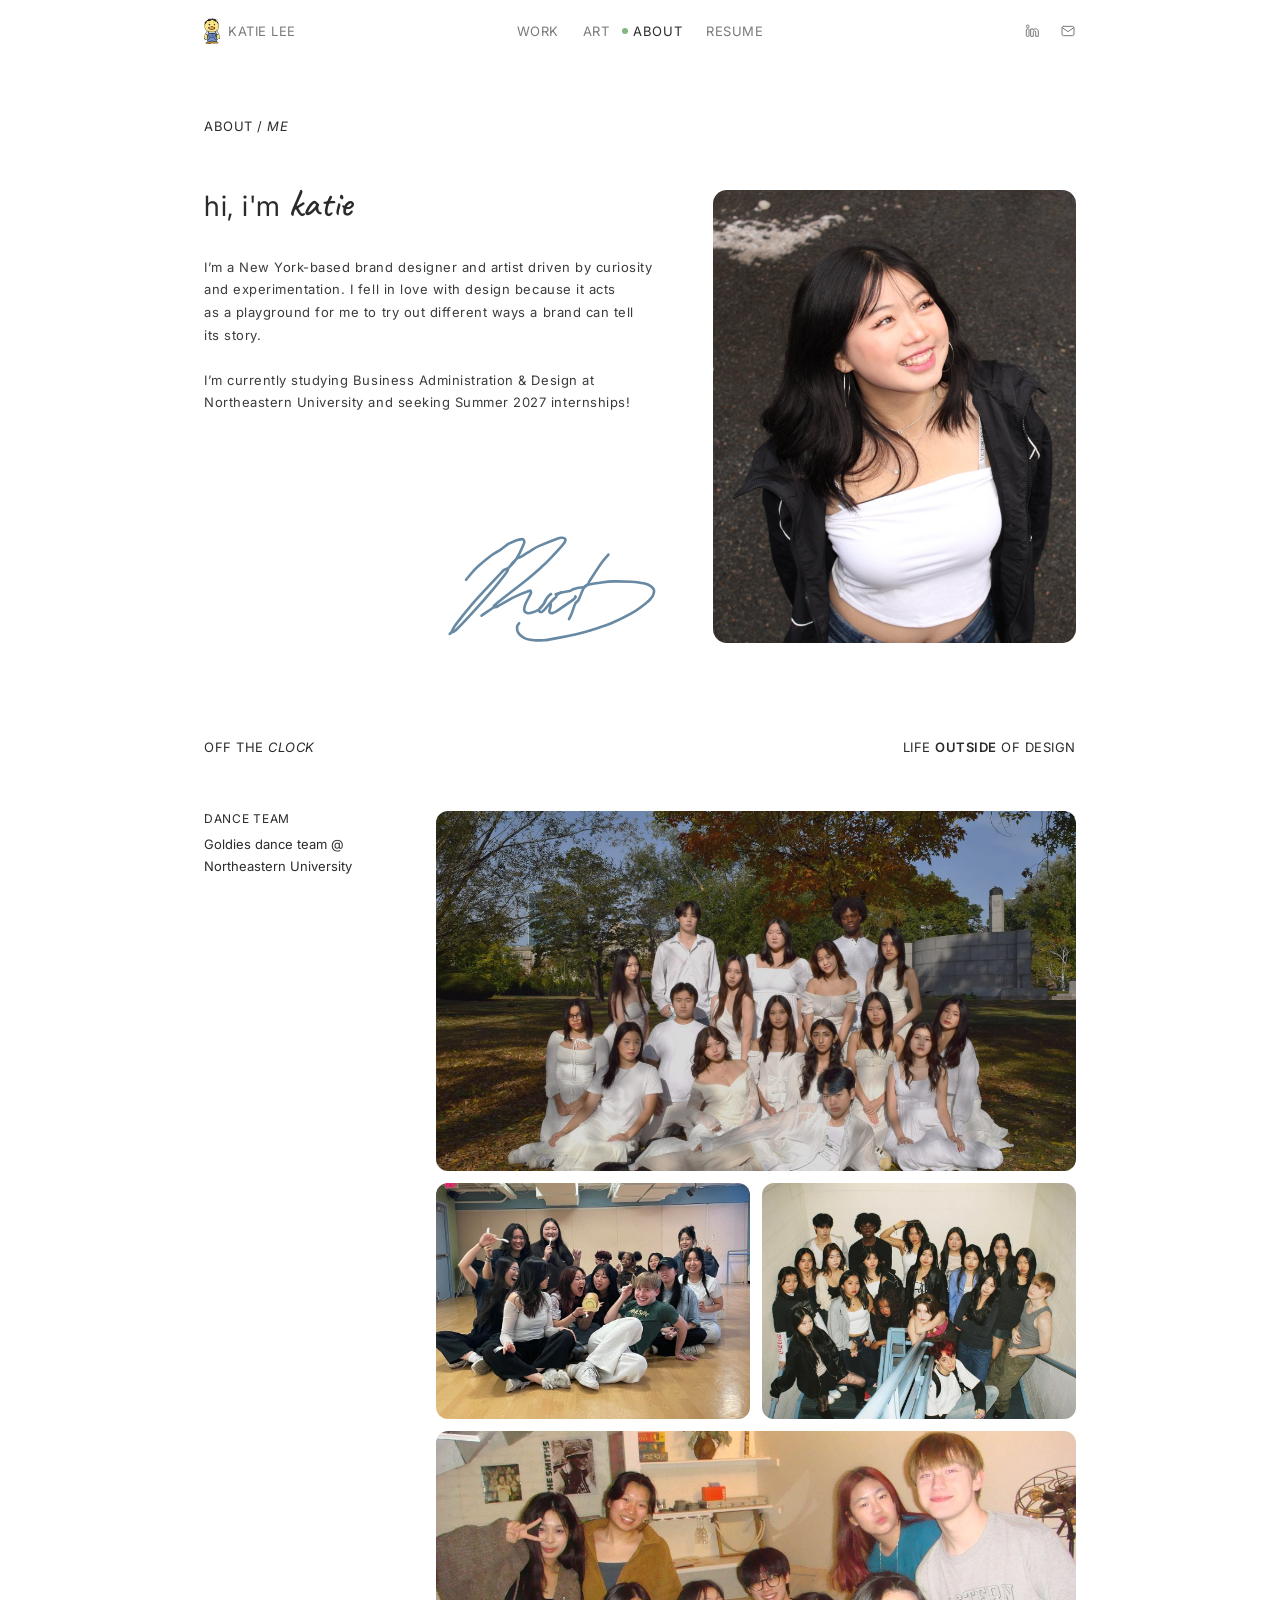
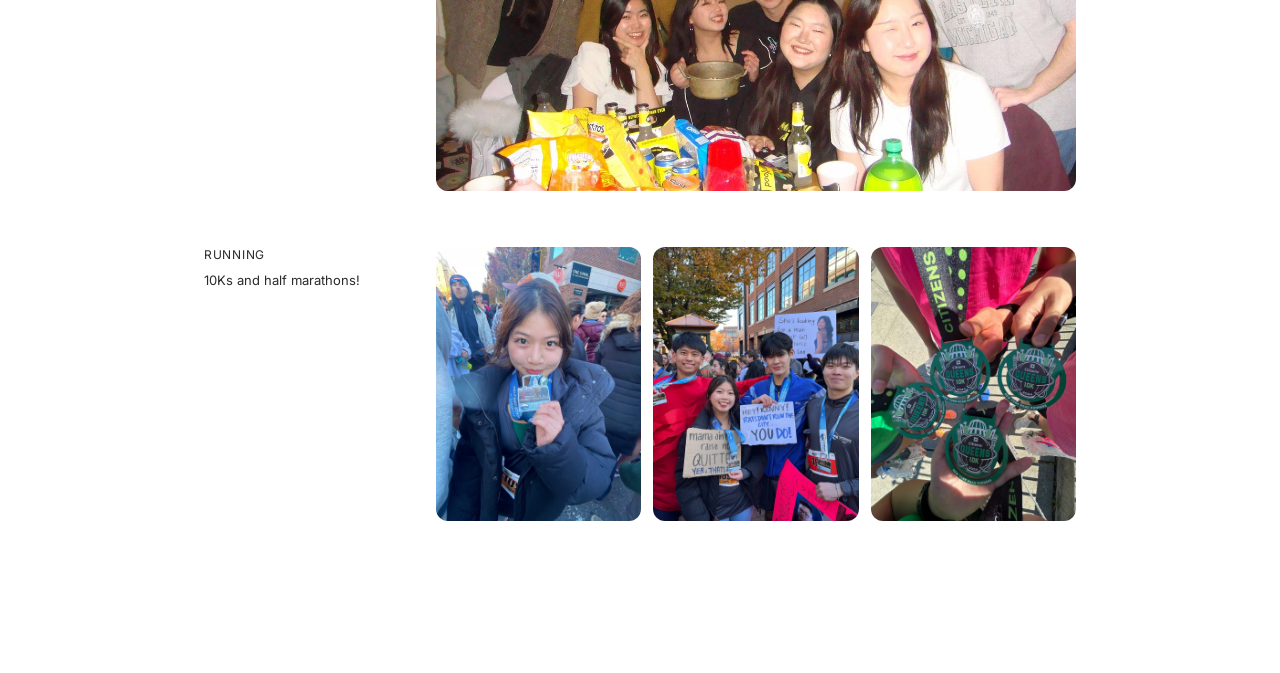
==== commit c8f002a4: "Add resume tab back, linking to the resume PDF Co-Authored-By: Claude Opus 5.5 <noreply@anthropic.co" ====
--- a/about.html
+++ b/about.html
@@ -29,6 +29,7 @@
         <li><a href="index.html">work</a></li>
         <li><a href="art.html">art</a></li>
         <li><a href="about.html" aria-current="page">about</a></li>
+        <li><a href="assets/Katie_Lee_Resume.pdf" target="_blank" rel="noopener">resume</a></li>
         <li class="tab-dot" aria-hidden="true"></li>
       </ul>
 
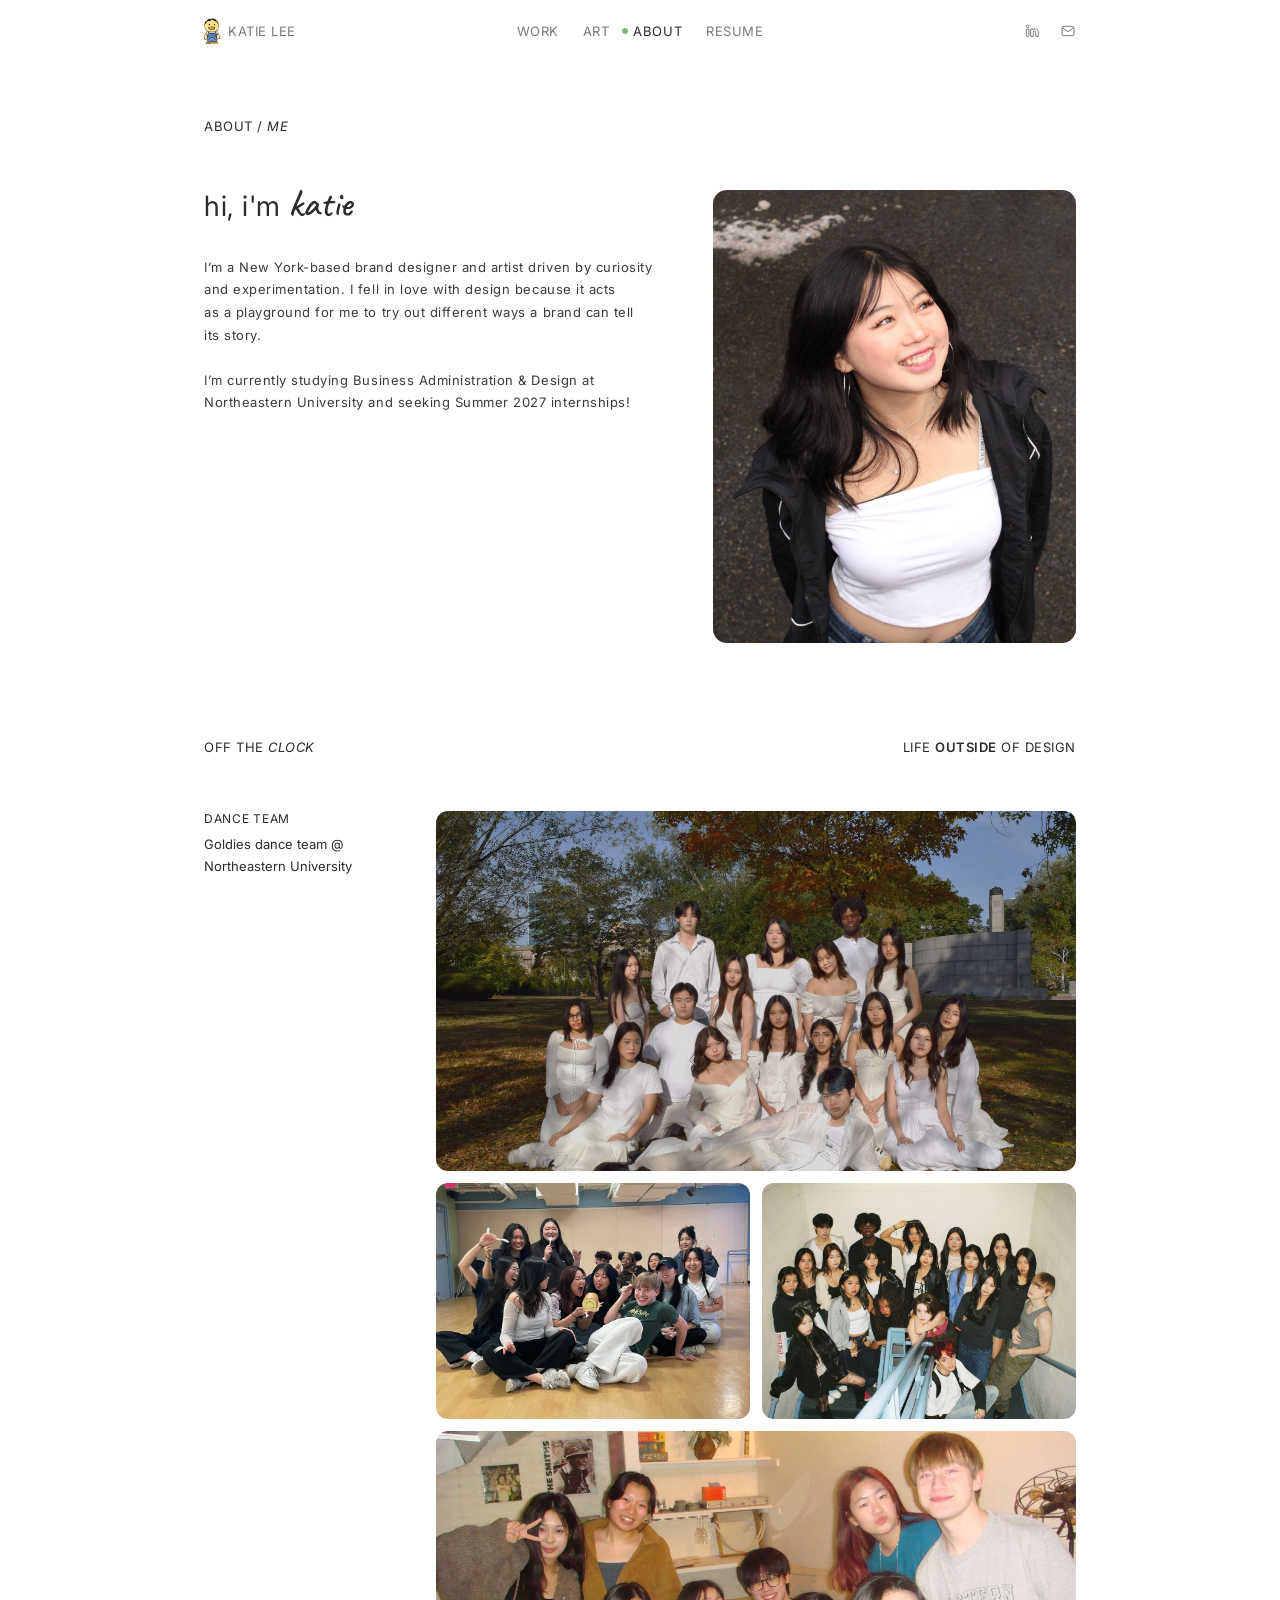
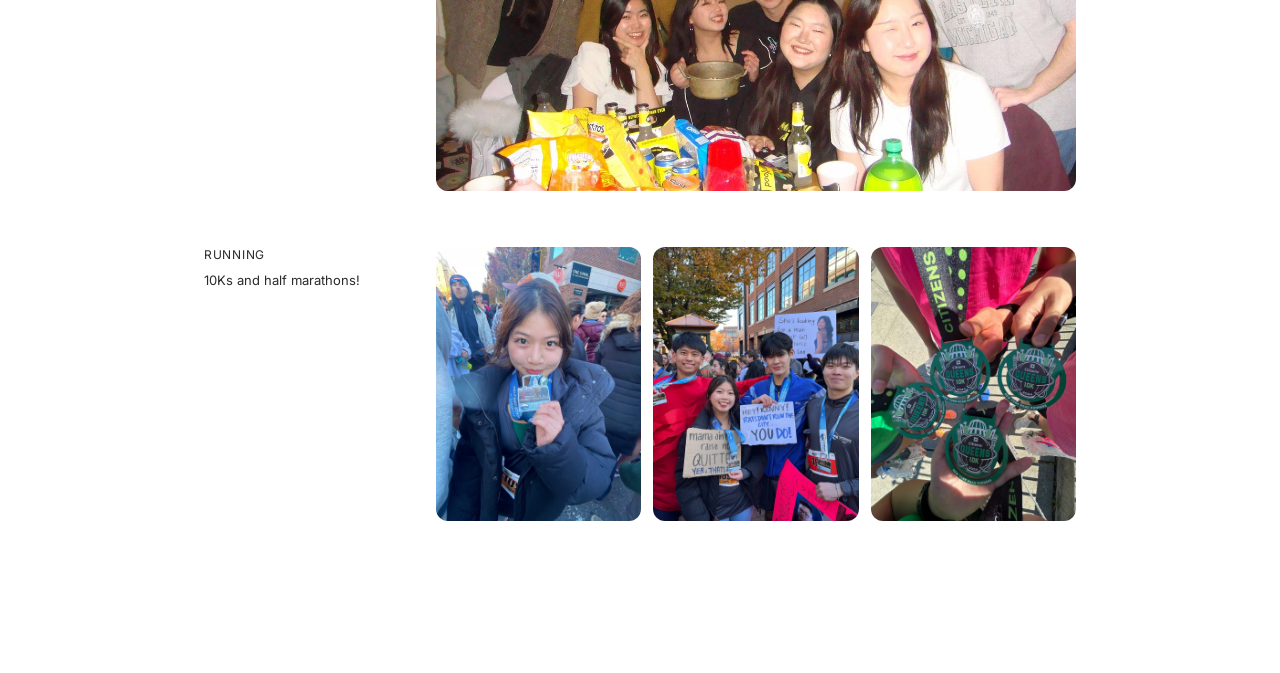
==== commit 5a098977: "About: black, smaller, faster signature that draws, holds, erases along its strokes and loops Co-Aut" ====
--- a/about.html
+++ b/about.html
@@ -114,20 +114,36 @@
       const strokes = [...sig.querySelectorAll('path')];
       const lens = strokes.map(p => Number(p.style.getPropertyValue('--len')));
       const total = lens.reduce((a, b) => a + b, 0);
-      const DURATION = 3200, PAUSE = 120;                 // whole signature, and a short pen lift between strokes
+      const DURATION = 2300, PAUSE = 90;                  // whole signature, and a short pen lift between strokes
+      const HOLD = 1800, GAP = 500;                       // stay written, then rest before writing again
+      const ease = 'cubic-bezier(0.45, 0.05, 0.4, 1)';
       sig.classList.add('ready');
-      const start = () => {
+      // Draw each stroke in order (offset 1 → 0), hold, then erase along the same path (0 → -1)
+      function cycle() {
         let t = 0;
-        strokes.forEach((p, i) => {
-          const d = DURATION * lens[i] / total;
-          p.animate([{ strokeDashoffset: 1 }, { strokeDashoffset: 0 }],
-            { duration: d, delay: 500 + t, easing: 'cubic-bezier(0.45, 0.05, 0.4, 1)', fill: 'both' });
+        const plan = strokes.map((p, i) => {
+          const d = DURATION * lens[i] / total, at = t;
           t += d + PAUSE;
+          return { p, d, at };
         });
-      };
+        const eraseStart = t + HOLD;
+        plan.forEach(({ p, d, at }) => {
+          p.getAnimations().forEach(a => a.cancel());
+          p.animate([
+            { strokeDashoffset: 1, offset: 0 },
+            { strokeDashoffset: 1, offset: at / (eraseStart + t), easing: ease },
+            { strokeDashoffset: 0, offset: (at + d) / (eraseStart + t) },
+            { strokeDashoffset: 0, offset: (eraseStart + at) / (eraseStart + t), easing: ease },
+            { strokeDashoffset: -1, offset: (eraseStart + at + d) / (eraseStart + t) },
+            { strokeDashoffset: -1, offset: 1 }
+          ], { duration: eraseStart + t, fill: 'forwards' });
+        });
+        setTimeout(cycle, eraseStart + t + GAP);
+      }
+      const loop = () => setTimeout(cycle, 400);
       // Start once the signature is on screen
       new IntersectionObserver((entries, io) => {
-        if (entries.some(e => e.isIntersecting)) { io.disconnect(); start(); }
+        if (entries.some(e => e.isIntersecting)) { io.disconnect(); loop(); }
       }, { threshold: 0.6 }).observe(sig);
     })();
   </script>
--- a/styles.css
+++ b/styles.css
@@ -999,3 +999,8 @@
 @media (prefers-color-scheme: dark) { :root:not([data-theme="light"]) .signature path { stroke: #9bb8d0; } }
 :root[data-theme="dark"] .signature path { stroke: #9bb8d0; }
 @media (max-width: 720px) { .signature { width: 170px; margin-top: 8px; } }
+/* Signature: black (white in dark mode), a bit smaller */
+.signature { width: 160px; }
+.signature path, :root[data-theme="dark"] .signature path { stroke: var(--ink); stroke-width: 8; }
+@media (prefers-color-scheme: dark) { :root:not([data-theme="light"]) .signature path { stroke: var(--ink); } }
+@media (max-width: 720px) { .signature { width: 140px; } }
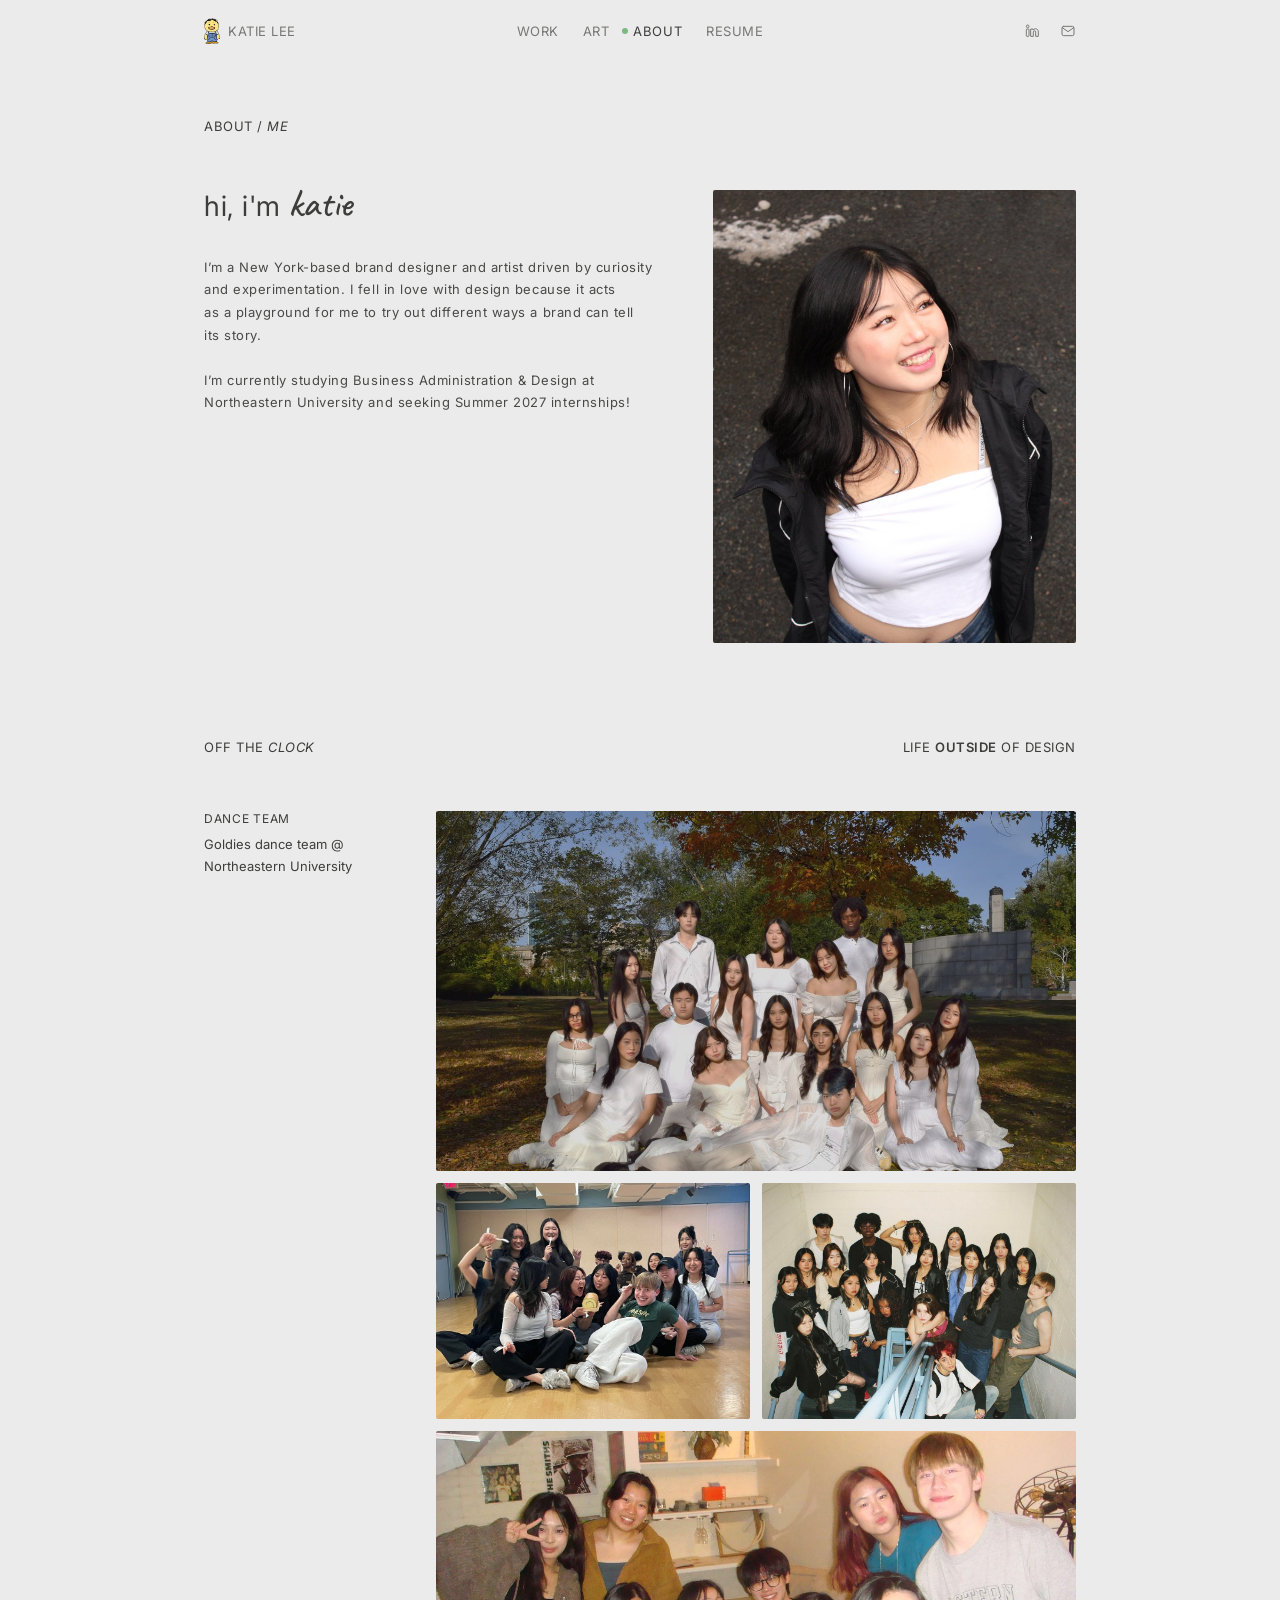
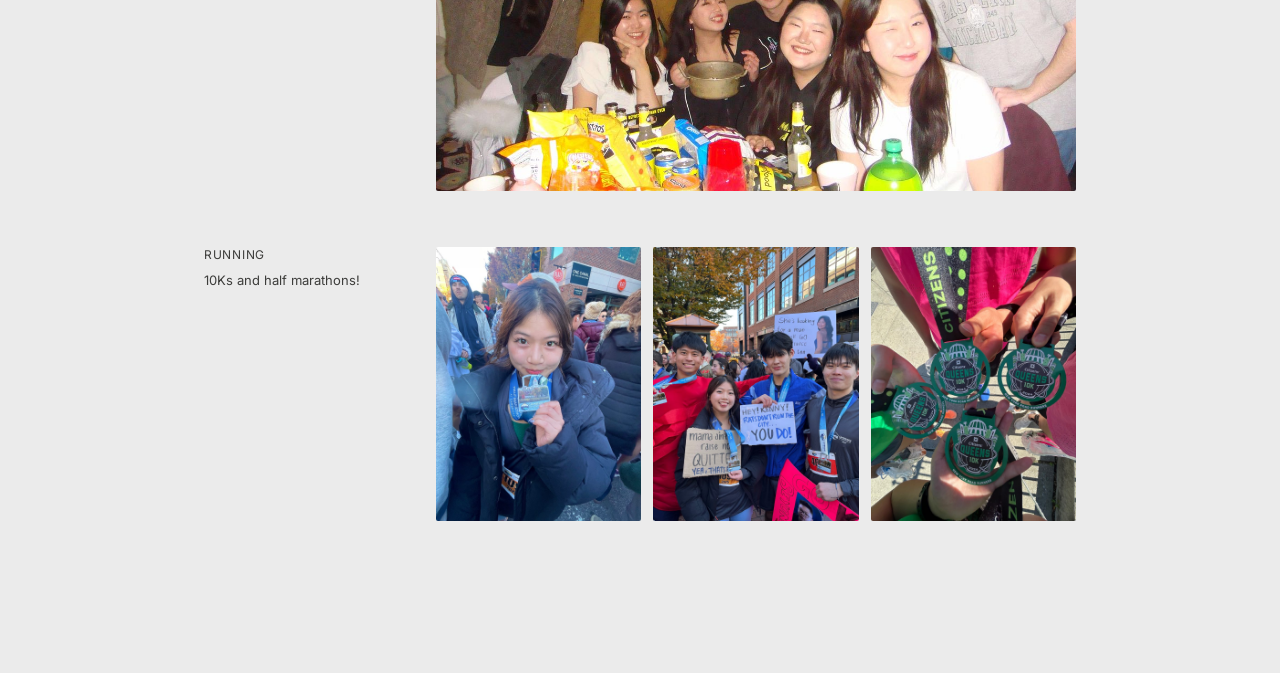
==== commit 535e5426: "Home hero: pond illustration with cloudy edges and tap ripples; always open in light mode Co-Authore" ====
--- a/about.html
+++ b/about.html
@@ -10,11 +10,11 @@
   <link rel="stylesheet" href="styles.css">
   <link rel="stylesheet" href="lamp/lamp.css">
   <script>
-    // Apply a saved light/dark choice (from the lamp) before the page appears, so it doesn't flash
+    // Start in light mode (lamp on); apply a saved lamp choice before the page appears so it doesn't flash
     try {
       const theme = localStorage.getItem("lamp.theme");
-      if (theme === "light" || theme === "dark") document.documentElement.dataset.theme = theme;
-    } catch {}
+      document.documentElement.dataset.theme = (theme === "dark") ? "dark" : "light";   // light (lamp on) unless the visitor switched it off
+    } catch { document.documentElement.dataset.theme = "light"; }
   </script>
 </head>
 <body>
@@ -114,8 +114,8 @@
       const strokes = [...sig.querySelectorAll('path')];
       const lens = strokes.map(p => Number(p.style.getPropertyValue('--len')));
       const total = lens.reduce((a, b) => a + b, 0);
-      const DURATION = 2300, PAUSE = 90;                  // whole signature, and a short pen lift between strokes
-      const HOLD = 1800, GAP = 500;                       // stay written, then rest before writing again
+      const DURATION = 1800, PAUSE = 70;                  // whole signature, and a short pen lift between strokes
+      const HOLD = 1500, GAP = 400;                       // stay written, then rest before writing again
       const ease = 'cubic-bezier(0.45, 0.05, 0.4, 1)';
       sig.classList.add('ready');
       // Draw each stroke in order (offset 1 → 0), hold, then erase along the same path (0 → -1)
--- a/styles.css
+++ b/styles.css
@@ -1,13 +1,15 @@
 :root {
-  --ink: #2b2b2b;
-  --muted: #7a7a7a;
-  --bg: #ffffff;
-  --surface: #f3f3f2;      /* placeholder boxes, cards, pills */
-  --faint: #b0b0ad;        /* "coming soon" labels */
-  --line: #d6d6d4;
-  --line-strong: #bdbdba;
-  --button: #ffffff;
-  --shadow: rgba(0, 0, 0, 0.07);
+  /* Soft neutral palette: pale grey, cool grey, taupe, warm grey, charcoal */
+  --ink: #3d3d3b;
+  --muted: #777775;
+  --bg: #ebebeb;
+  --surface: #e0e2e6;      /* placeholder boxes, cards, pills */
+  --faint: #98978f;        /* "coming soon" labels */
+  --line: #d3d3d1;
+  --line-strong: #c1b4aa;
+  --button: #f2f2f1;
+  --shadow: rgba(60, 55, 50, 0.08);
+  --accent: #7cb87f;       /* green: active-tab dot and small highlights */
   color-scheme: light;
 }
 
@@ -15,28 +17,30 @@
    prefers dark and nobody has pulled the string yet. Keep the two blocks identical. */
 @media (prefers-color-scheme: dark) {
   :root:not([data-theme="light"]) {
-    --ink: #ecebe8;
-    --muted: #9b9a96;
-    --bg: #141413;
-    --surface: #222220;
-    --faint: #6c6b67;
-    --line: #3a3936;
-    --line-strong: #55534f;
-    --button: #1c1c1a;
-    --shadow: rgba(0, 0, 0, 0.4);
+    --ink: #ebebeb;
+    --muted: #a9a8a2;
+    --bg: #262625;
+    --surface: #323231;
+    --faint: #777775;
+    --line: #3e3e3c;
+    --line-strong: #5a5652;
+    --button: #2e2e2d;
+    --shadow: rgba(0, 0, 0, 0.35);
+    --accent: #7cb87f;
     color-scheme: dark;
   }
 }
 :root[data-theme="dark"] {
-  --ink: #ecebe8;
-  --muted: #9b9a96;
-  --bg: #141413;
-  --surface: #222220;
-  --faint: #6c6b67;
-  --line: #3a3936;
-  --line-strong: #55534f;
-  --button: #1c1c1a;
-  --shadow: rgba(0, 0, 0, 0.4);
+  --ink: #ebebeb;
+  --muted: #a9a8a2;
+  --bg: #262625;
+  --surface: #323231;
+  --faint: #777775;
+  --line: #3e3e3c;
+  --line-strong: #5a5652;
+  --button: #2e2e2d;
+  --shadow: rgba(0, 0, 0, 0.35);
+  --accent: #7cb87f;
   color-scheme: dark;
 }
 *, *::before, *::after { box-sizing: border-box; }
@@ -86,7 +90,7 @@
   height: 6px;
   margin-top: -3px;
   border-radius: 50%;
-  background: #7cb87f;
+  background: var(--accent);
   pointer-events: none;
   opacity: 0;
   transition: transform 0.45s cubic-bezier(0.65, 0, 0.35, 1), opacity 0.2s ease;
@@ -390,7 +394,7 @@
 .demo-stage img { height: 240px; width: auto; max-width: 100%; object-fit: contain; display: block; }
 .demo-temp { margin: 0; font-size: 56px; font-weight: 400; letter-spacing: -0.02em; line-height: 1; }
 .demo-range { margin: 6px 0 20px; font-size: 12px; text-transform: uppercase; letter-spacing: 0.06em; color: var(--muted); }
-.demo input[type="range"] { width: 100%; accent-color: #7cb87f; }
+.demo input[type="range"] { width: 100%; accent-color: var(--accent); }
 .demo-scale { display: flex; justify-content: space-between; font-size: 11px; color: var(--muted); margin-top: 2px; }
 .demo-rain {
   display: inline-flex; align-items: center; gap: 6px;
@@ -546,7 +550,7 @@
   width: 6px;
   height: 6px;
   border-radius: 50%;
-  background: #7cb87f;
+  background: var(--accent);
   opacity: 0;
   pointer-events: none;
   transition: transform 0.45s cubic-bezier(0.65, 0, 0.35, 1), opacity 0.2s ease;
@@ -682,7 +686,7 @@
   width: 6px; height: 6px;
   margin: 0 7px 2px 0;
   border-radius: 50%;
-  background: #7cb87f;
+  background: var(--accent);
   vertical-align: middle;
 }
 .prose p.source { font-size: 11px; letter-spacing: 0.02em; color: var(--faint); }
@@ -743,7 +747,7 @@
   width: 100%;
   padding: 0;
   border: 0;
-  border-radius: 10px;
+  border-radius: 2px;
   overflow: hidden;
   background: var(--surface);
   cursor: zoom-in;
@@ -767,7 +771,7 @@
 .lightbox[open] { display: flex; }
 .lightbox::backdrop { background: rgba(15, 15, 14, 0.88); }
 .lightbox figure { margin: 0; display: flex; flex-direction: column; align-items: center; max-width: min(1100px, 84vw); }
-.lightbox img { display: block; max-width: 100%; max-height: 80vh; width: auto; height: auto; border-radius: 6px; }
+.lightbox img { display: block; max-width: 100%; max-height: 80vh; width: auto; height: auto; border-radius: 2px; }
 .lightbox figcaption { display: flex; gap: 12px; align-items: baseline; margin-top: 14px; color: #f2f1ee; font-size: 13px; }
 .lightbox figcaption small { font-size: 11px; color: #a9a8a3; letter-spacing: 0.04em; }
 .lb-close, .lb-nav {
@@ -893,7 +897,7 @@
 .numbered:has(ul) > li { display: grid; grid-row: span 5; grid-template-rows: subgrid; }
 .numbered:has(ul) > li > p { margin-bottom: 16px; font-size: 13.5px; color: var(--ink); }
 .numbered ul { margin: 0; padding: 0; }
-.numbered ul li::before { background: #7cb87f; }
+.numbered ul li::before { background: var(--accent); }
 @media (max-width: 720px) {
   .numbered:has(ul) { grid-template-rows: none; row-gap: 24px; }
   .numbered:has(ul) > li { display: block; }
@@ -952,7 +956,7 @@
 .zoomable:focus-visible { outline: 2px solid var(--ink); outline-offset: 4px; border-radius: 4px; }
 
 /* Viewer: the whole poster, as large as the screen allows */
-.zoom-view img { display: block; max-height: 92vh; max-width: 92vw; width: auto; height: auto; border-radius: 3px; }
+.zoom-view img { display: block; max-height: 92vh; max-width: 92vw; width: auto; height: auto; border-radius: 2px; }
 .zoom-view .lb-close { position: fixed; z-index: 1; background: rgba(30, 30, 28, 0.6); }
 .prose.airy p { margin-bottom: 24px; }
 .prose.airy p:last-child { margin-bottom: 0; }
@@ -1004,3 +1008,134 @@
 .signature path, :root[data-theme="dark"] .signature path { stroke: var(--ink); stroke-width: 8; }
 @media (prefers-color-scheme: dark) { :root:not([data-theme="light"]) .signature path { stroke: var(--ink); } }
 @media (max-width: 720px) { .signature { width: 140px; } }
+.slides img { border-radius: 4px; }
+/* Duckweather "Try it" card: whole card links to the live site */
+.try-card { display: grid; grid-template-columns: minmax(0, 0.8fr) minmax(0, 1.2fr); align-items: center; gap: 28px; padding: 32px; border-radius: 14px; color: #2b2b2b; transition: transform 0.35s ease, box-shadow 0.35s ease; }
+.try-card:hover { transform: translateY(-3px); box-shadow: 0 18px 40px rgba(60, 80, 110, 0.18); }
+.try-kicker { margin: 0 0 10px; font-size: 10.5px; text-transform: uppercase; letter-spacing: 0.08em; color: rgba(43, 43, 43, 0.6); }
+.try-title { margin: 0; font-size: 22px; line-height: 1.3; letter-spacing: -0.005em; text-wrap: balance; }
+.try-sub { margin: 10px 0 22px; font-size: 13px; line-height: 1.6; color: rgba(43, 43, 43, 0.72); }
+.try-btn { display: inline-flex; align-items: center; gap: 8px; padding: 10px 16px; border-radius: 999px; background: #2b2b2b; color: #fff; font-size: 12px; text-transform: uppercase; letter-spacing: 0.06em; transition: gap 0.25s ease; }
+.try-btn svg { width: 14px; height: 14px; }
+.try-card:hover .try-btn { gap: 12px; }
+.try-card .mock { width: 100%; }
+:root[data-theme="dark"] .try-card { color: #f2f1ee; }
+:root[data-theme="dark"] .try-kicker, :root[data-theme="dark"] .try-sub { color: rgba(242, 241, 238, 0.7); }
+:root[data-theme="dark"] .try-btn { background: #f2f1ee; color: #1a1a1a; }
+@media (prefers-color-scheme: dark) {
+  :root:not([data-theme="light"]) .try-card { color: #f2f1ee; }
+  :root:not([data-theme="light"]) .try-kicker, :root:not([data-theme="light"]) .try-sub { color: rgba(242, 241, 238, 0.7); }
+  :root:not([data-theme="light"]) .try-btn { background: #f2f1ee; color: #1a1a1a; }
+}
+@media (max-width: 720px) { .try-card { grid-template-columns: 1fr; padding: 22px; gap: 20px; } .try-title { font-size: 19px; } }
+/* Viewer arrows: shown when the image belongs to a group */
+.zoom-view[open] { align-items: center; justify-content: center; }
+.zoom-view img { max-width: min(92vw, calc(100vw - 160px)); }
+.zoom-view.single .lb-nav { display: none; }
+.zoom-view.single img { max-width: 92vw; }
+/* Bottom of case studies: back to work on the left, next project on the right */
+.case-foot { display: flex; justify-content: space-between; align-items: flex-end; gap: 24px; margin-top: 72px; padding-top: 24px; }
+.next-project { display: flex; flex-direction: column; align-items: flex-end; gap: 6px; text-align: right; }
+.next-label { font-size: 11px; text-transform: uppercase; letter-spacing: 0.08em; color: var(--muted); }
+.next-title { display: inline-flex; align-items: center; gap: 8px; font-size: 18px; color: var(--ink); transition: gap 0.25s ease; }
+.next-title svg { width: 16px; height: 16px; }
+.next-project:hover .next-title { gap: 12px; }
+/* Next project title in the same small caps as "back to work" */
+.case-foot { align-items: center; }
+.next-project { flex-direction: row; align-items: center; gap: 6px; }
+.next-label { font-size: 12px; letter-spacing: 0.04em; color: var(--faint); }
+.next-label::after { content: ":"; }
+.next-title { gap: 6px; font-size: 12px; text-transform: uppercase; letter-spacing: 0.04em; color: var(--muted); transition: color 0.2s ease, gap 0.25s ease; }
+.next-title svg { width: 14px; height: 14px; }
+.next-project:hover .next-title { color: var(--ink); gap: 9px; }
+/* A Night to Remember: pale concrete fading down into the flyer's night blue */
+.card-frame.night { background: linear-gradient(180deg, #d8d6d1 0%, #bcbcbd 45%, #8e97ad 100%); }
+.team span { margin-top: 6px; font-size: 10.5px; text-transform: uppercase; letter-spacing: 0.06em; }
+.team-note { margin-top: 20px; }
+/* A Night to Remember type & color: two specimens, five swatches */
+.specimens.two { grid-template-columns: repeat(2, minmax(0, 1fr)); max-width: 560px; margin-left: auto; margin-right: auto; }
+.spec .aa.poppins { font-family: 'Poppins', sans-serif; font-weight: 600; font-size: 86px; }
+.spec .aa-img { display: block; height: 76px; width: auto; margin: -12px auto 14px; }
+.swatches.five { grid-template-columns: repeat(5, minmax(0, 1fr)); }
+@media (prefers-color-scheme: dark) { :root:not([data-theme="light"]) .spec .aa-img { filter: invert(1); } }
+:root[data-theme="dark"] .spec .aa-img { filter: invert(1); }
+@media (max-width: 720px) { .spec .aa.poppins { font-size: 60px; } .spec .aa-img { height: 52px; margin-top: -8px; } .swatches.five { grid-template-columns: repeat(3, minmax(0, 1fr)); } }
+#brand .type-color-row { margin-top: 8px; }
+/* Photobooth: large mockup on its own, then the three panels at equal height filling the width (no grey boxes) */
+.booth { display: block; margin-top: 32px; }
+.booth figure { margin: 0; }
+.booth-main img { display: block; height: min(560px, 70vw); width: auto; margin: 0 auto; }
+.booth-panels { display: grid; grid-template-columns: 836fr 836fr 506fr; gap: 16px; margin-top: 40px; align-items: start; }
+.booth-panels img { display: block; width: 100%; height: auto; border-radius: 4px; }
+@media (max-width: 720px) { .booth-panels { gap: 8px; margin-top: 24px; } }
+/* Totten stages: two per row, full drawing visible, click to view larger */
+.steps.big { grid-template-columns: repeat(2, minmax(0, 1fr)); gap: 32px 28px; margin-top: 12px; }
+.steps.big figure { aspect-ratio: 720 / 1036; border-radius: 6px; margin-bottom: 12px; }
+.steps.big .zoomable { height: 100%; }
+.steps.big .zoomable img { border-radius: 0; }
+.steps.big .zoomable:hover img { transform: scale(1.02); box-shadow: none; }
+.steps.big .step-n { font-size: 13px; }
+.steps.big p { font-size: 13px; }
+@media (max-width: 720px) { .steps.big { gap: 20px 12px; } }
+.art-caption small:only-child { text-align: left; }
+/* About photos: sharp corners like the art gallery */
+.photo, .oc-photos li { border-radius: 2px; }
+/* Duck line drawings in dark mode: swap to a cream-filled "sticker" version instead of inverting
+   (inverting turned the eyes white, which looked spooky) */
+.only-dark { display: none !important; }
+@media (prefers-color-scheme: dark) {
+  :root:not([data-theme="light"]) .only-light { display: none !important; }
+  :root:not([data-theme="light"]) .only-dark { display: block !important; }
+}
+:root[data-theme="dark"] .only-light { display: none !important; }
+:root[data-theme="dark"] .only-dark { display: block !important; }
+.frame.sketch.base img { filter: none !important; }
+.frame.sketch img.no-invert { filter: none !important; }
+/* Hero illustration: the pond duck fills the stage, with the lamp hanging over it */
+.placeholder { height: auto; aspect-ratio: 2000 / 1100; border-radius: 2px; overflow: hidden; }
+.hero-art { position: absolute; inset: 0; z-index: -2; width: 100%; height: 100%; object-fit: cover; object-position: 50% 52%; display: block; transition: filter 0.6s ease; }
+/* Lamp off: the pond dims to night so the fireflies glow */
+:root[data-theme="dark"] .hero-art { filter: brightness(0.62) saturate(0.9); }
+@media (prefers-color-scheme: dark) { :root:not([data-theme="light"]) .hero-art { filter: brightness(0.62) saturate(0.9); } }
+@media (max-width: 720px) { .placeholder { height: auto; aspect-ratio: 4 / 3; } }
+/* Hero illustration: soft, cloudy edges that fade into the page (a blurred, scalloped mask) */
+.placeholder { overflow: visible; border-radius: 0; }
+.hero-art {
+  -webkit-mask-image: url("assets/hero/fog-mask.png?v=8"); mask-image: url("assets/hero/fog-mask.png?v=8");
+  -webkit-mask-size: 100% 100%; mask-size: 100% 100%;
+  -webkit-mask-repeat: no-repeat; mask-repeat: no-repeat;
+}
+/* Pond ripples: drawn over the illustration, faded at the same cloudy edge */
+.placeholder { cursor: pointer; -webkit-tap-highlight-color: transparent; }
+.ripples {
+  position: absolute; inset: 0; z-index: -1; pointer-events: none; overflow: hidden;
+  -webkit-mask-image: url("assets/hero/fog-mask.png?v=8"); mask-image: url("assets/hero/fog-mask.png?v=8");
+  -webkit-mask-size: 100% 100%; mask-size: 100% 100%;
+}
+.ripple { position: absolute; width: 190px; height: 190px; margin: -95px 0 0 -95px; }
+.ripple svg { width: 100%; height: 100%; overflow: visible; }
+.ripple circle {
+  fill: none; stroke-linecap: round; transform-box: view-box; transform-origin: 100px 100px;
+  animation: ripple-out 2s cubic-bezier(0.2, 0.6, 0.35, 1) both;
+}
+.ripple circle.ring { stroke: rgba(38, 72, 92, 0.45); stroke-width: 2; }
+.ripple circle.shine { stroke: rgba(214, 238, 230, 0.55); stroke-width: 1.6; }
+@keyframes ripple-out {
+  0%   { scale: 0.08; opacity: 0; }
+  12%  { opacity: 1; }
+  100% { scale: 1; opacity: 0; }
+}
+@media (prefers-reduced-motion: reduce) {
+  .ripple circle { animation: ripple-fade 0.8s ease both; scale: 0.5; }
+  @keyframes ripple-fade { from { opacity: 0.8; } to { opacity: 0; } }
+}
+/* Hero image can't be dragged or selected; clicks pass through to the pond for ripples */
+.hero-art { pointer-events: none; user-select: none; -webkit-user-select: none; -webkit-user-drag: none; }
+.placeholder { cursor: default; user-select: none; -webkit-user-select: none; }
+/* Ambient ripples from the duck: larger, slower and quieter than a tap */
+.ripple.ambient { width: 300px; height: 300px; margin: -150px 0 0 -150px; }
+.ripple.ambient circle { animation-duration: 3.8s; animation-timing-function: cubic-bezier(0.25, 0.5, 0.4, 1); }
+.ripple.ambient circle.ring { stroke: rgba(38, 72, 92, 0.32); stroke-width: 1.6; }
+.ripple.ambient circle.shine { stroke: rgba(214, 238, 230, 0.4); stroke-width: 1.3; }
+@keyframes ripple-ambient { 0% { scale: 0.2; opacity: 0; } 15% { opacity: 1; } 100% { scale: 1; opacity: 0; } }
+.ripple.ambient circle { animation-name: ripple-ambient; }
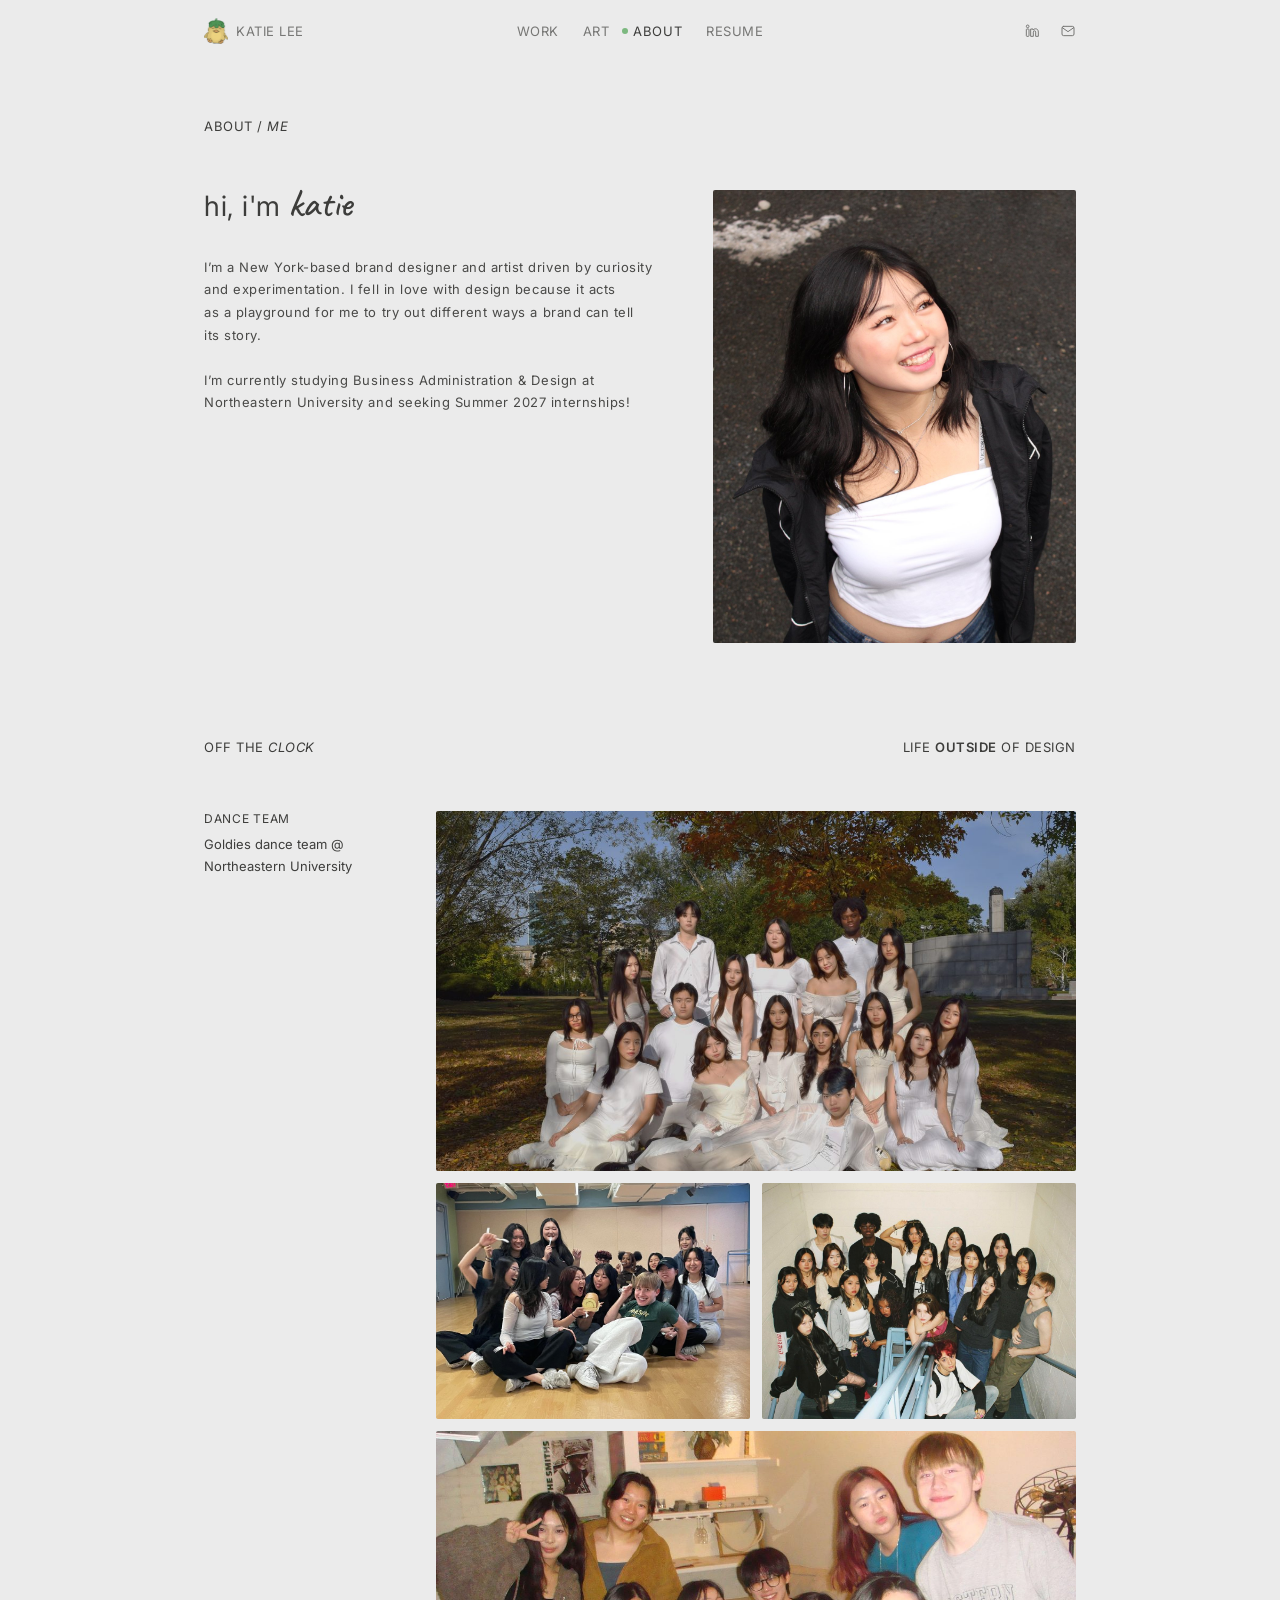
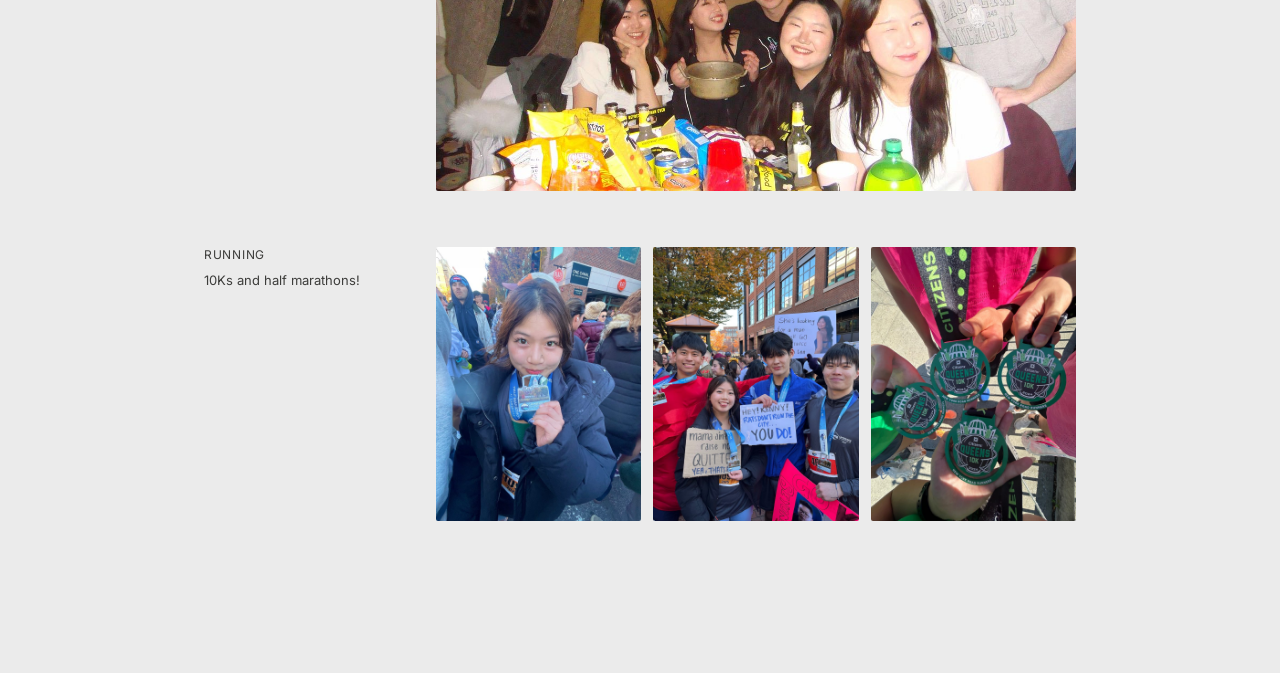
==== commit 410380a2: "Home: centred pond hero, fading lamp cord, glowing fireflies at night; leaf-hat duck in the nav Co-A" ====
--- a/about.html
+++ b/about.html
@@ -21,7 +21,7 @@
   <header>
     <nav class="nav" aria-label="Main">
       <a class="brand" href="index.html">
-        <img src="assets/duck-nav.png" alt="" width="120" height="192">
+        <img src="assets/duck-nav-leaf.png" alt="" width="97" height="104">
         <span>katie lee</span>
       </a>
 
--- a/styles.css
+++ b/styles.css
@@ -1139,3 +1139,36 @@
 .ripple.ambient circle.shine { stroke: rgba(214, 238, 230, 0.4); stroke-width: 1.3; }
 @keyframes ripple-ambient { 0% { scale: 0.2; opacity: 0; } 15% { opacity: 1; } 100% { scale: 1; opacity: 0; } }
 .ripple.ambient circle { animation-name: ripple-ambient; }
+/* Home: the pond fills the first screen, centred, with the arrow just below it */
+.hero {
+  --nav-h: 64px;
+  min-height: calc(100svh - var(--nav-h));
+  display: flex; flex-direction: column; justify-content: center; align-items: center;
+  padding-top: 0; padding-bottom: 12px;
+}
+.hero.wrap { max-width: 1040px; }
+.hero .placeholder { width: min(100%, calc((100svh - var(--nav-h) - 96px) * 2000 / 1100)); }
+.hero .scroll-cue { margin-top: 18px; animation: cue-bob 2.4s ease-in-out infinite; }
+@keyframes cue-bob { 0%, 100% { transform: translateY(0); } 50% { transform: translateY(4px); } }
+@media (prefers-reduced-motion: reduce) { .hero .scroll-cue { animation: none; } }
+@media (max-width: 720px) {
+  .hero { --nav-h: 96px; }
+  .hero .placeholder { width: 100%; }
+}
+/* Lamp cord fades in from the top so it melts into the cloudy edge of the pond */
+.hero .lamp-cord { -webkit-mask-image: linear-gradient(to bottom, transparent 0%, #000 70%); mask-image: linear-gradient(to bottom, transparent 0%, #000 70%); }
+/* Fireflies glow when the lamp is off: soft lights placed over the painted ones, gently twinkling.
+   The layer matches how the picture is cropped (cover, centred at 52%). */
+.fireflies { position: absolute; left: 0; width: 100%; aspect-ratio: 2000 / 1390; top: 52%; transform: translateY(-52%); opacity: 0; transition: opacity 0.8s ease; }
+.fireflies span {
+  position: absolute; width: 6px; height: 6px; margin: -3px 0 0 -3px; border-radius: 50%;
+  background: #fff6c8;
+  box-shadow: 0 0 6px 2px rgba(255, 230, 140, 0.95), 0 0 18px 7px rgba(255, 205, 90, 0.5), 0 0 40px 14px rgba(255, 190, 70, 0.18);
+  scale: var(--s);
+  animation: firefly var(--t) ease-in-out var(--d) infinite;
+}
+@keyframes firefly { 0%, 100% { opacity: 0.55; } 50% { opacity: 1; } }
+:root[data-theme="dark"] .fireflies { opacity: 1; }
+@media (prefers-color-scheme: dark) { :root:not([data-theme="light"]) .fireflies { opacity: 1; } }
+@media (prefers-reduced-motion: reduce) { .fireflies span { animation: none; } }
+@media (max-width: 720px) { .fireflies { top: 0; height: 100%; width: auto; left: 50%; transform: translateX(-50%); } }
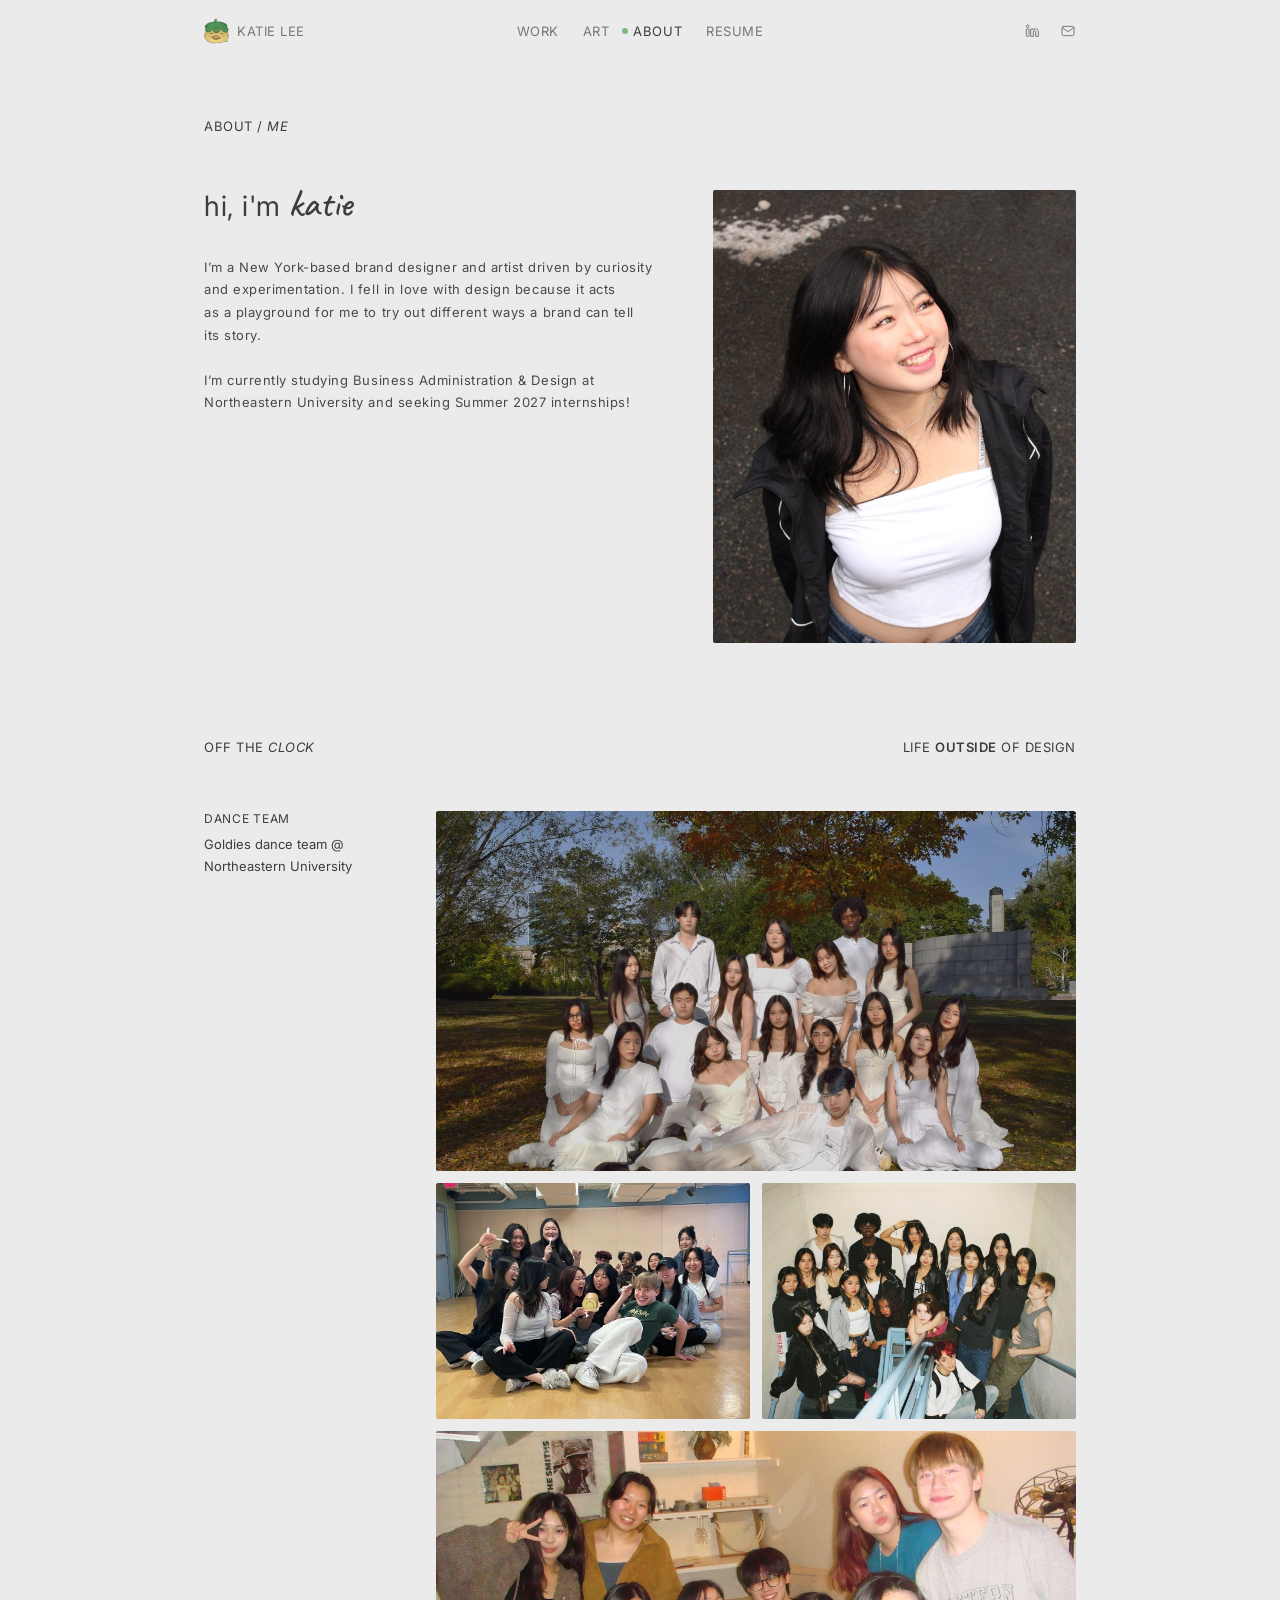
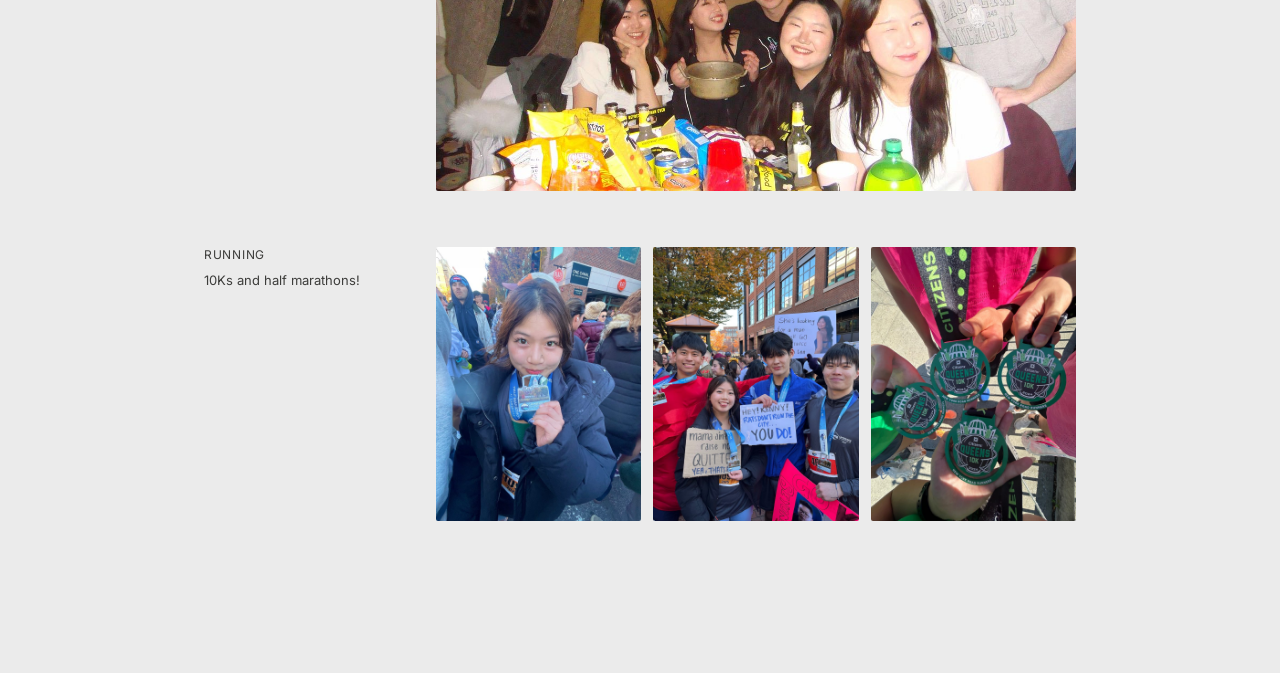
==== commit 636c6632: "Nav: new duck-head drawing next to the name; keep the floating plants and duck inside the pond's clo" ====
--- a/about.html
+++ b/about.html
@@ -21,7 +21,7 @@
   <header>
     <nav class="nav" aria-label="Main">
       <a class="brand" href="index.html">
-        <img src="assets/duck-nav-leaf.png" alt="" width="97" height="104">
+        <img src="assets/duck-nav-head.png" alt="" width="101" height="104">
         <span>katie lee</span>
       </a>
 
--- a/styles.css
+++ b/styles.css
@@ -1112,33 +1112,23 @@
   -webkit-mask-image: url("assets/hero/fog-mask.png?v=8"); mask-image: url("assets/hero/fog-mask.png?v=8");
   -webkit-mask-size: 100% 100%; mask-size: 100% 100%;
 }
-.ripple { position: absolute; width: 190px; height: 190px; margin: -95px 0 0 -95px; }
+.ripple { position: absolute; width: 140px; height: 140px; margin: -70px 0 0 -70px; }
 .ripple svg { width: 100%; height: 100%; overflow: visible; }
-.ripple circle {
-  fill: none; stroke-linecap: round; transform-box: view-box; transform-origin: 100px 100px;
-  animation: ripple-out 2s cubic-bezier(0.2, 0.6, 0.35, 1) both;
-}
-.ripple circle.ring { stroke: rgba(38, 72, 92, 0.45); stroke-width: 2; }
-.ripple circle.shine { stroke: rgba(214, 238, 230, 0.55); stroke-width: 1.6; }
-@keyframes ripple-out {
-  0%   { scale: 0.08; opacity: 0; }
-  12%  { opacity: 1; }
-  100% { scale: 1; opacity: 0; }
-}
+/* Hand-painted look: soft blue and slate brush arcs that spread slowly and fade */
+.ripple .rg { transform-box: view-box; transform-origin: 100px 100px; }   /* spread by script, on held frames */
+.ripple .rg.blue path { fill: rgba(74, 126, 172, 0.6); }
+.ripple .rg.slate path { fill: rgba(58, 92, 104, 0.4); }
 @media (prefers-reduced-motion: reduce) {
-  .ripple circle { animation: ripple-fade 0.8s ease both; scale: 0.5; }
+  .ripple .rg { animation: ripple-fade 0.8s ease both; scale: 0.5; }
   @keyframes ripple-fade { from { opacity: 0.8; } to { opacity: 0; } }
 }
 /* Hero image can't be dragged or selected; clicks pass through to the pond for ripples */
 .hero-art { pointer-events: none; user-select: none; -webkit-user-select: none; -webkit-user-drag: none; }
 .placeholder { cursor: default; user-select: none; -webkit-user-select: none; }
-/* Ambient ripples from the duck: larger, slower and quieter than a tap */
-.ripple.ambient { width: 300px; height: 300px; margin: -150px 0 0 -150px; }
-.ripple.ambient circle { animation-duration: 3.8s; animation-timing-function: cubic-bezier(0.25, 0.5, 0.4, 1); }
-.ripple.ambient circle.ring { stroke: rgba(38, 72, 92, 0.32); stroke-width: 1.6; }
-.ripple.ambient circle.shine { stroke: rgba(214, 238, 230, 0.4); stroke-width: 1.3; }
-@keyframes ripple-ambient { 0% { scale: 0.2; opacity: 0; } 15% { opacity: 1; } 100% { scale: 1; opacity: 0; } }
-.ripple.ambient circle { animation-name: ripple-ambient; }
+/* Quieter ripples (a leaf landing): a little wider, slower and fainter than a tap */
+.ripple.ambient { width: 180px; height: 180px; margin: -90px 0 0 -90px; }
+.ripple.ambient .rg.blue path { fill: rgba(74, 126, 172, 0.42); }
+.ripple.ambient .rg.slate path { fill: rgba(58, 92, 104, 0.28); }
 /* Home: the pond fills the first screen, centred, with the arrow just below it */
 .hero {
   --nav-h: 64px;
@@ -1172,3 +1162,50 @@
 @media (prefers-color-scheme: dark) { :root:not([data-theme="light"]) .fireflies { opacity: 1; } }
 @media (prefers-reduced-motion: reduce) { .fireflies span { animation: none; } }
 @media (max-width: 720px) { .fireflies { top: 0; height: 100%; width: auto; left: 50%; transform: translateX(-50%); } }
+/* The duck, in pieces over the pond: same crop as the picture (cover, centred at 52%) */
+.pond-stage { position: absolute; left: 0; width: 100%; aspect-ratio: 2360 / 1640; top: 52%; transform: translateY(-52%); z-index: -1; pointer-events: none; transition: filter 0.6s ease; }
+.pond-duck { position: absolute; inset: 0; transform-origin: 47.5% 52.5%; will-change: transform; }
+.duck-part { position: absolute; height: auto; display: block; user-select: none; -webkit-user-drag: none; will-change: transform; }
+.duck-part.wing-l { transform-origin: 88% 22%; }
+.duck-part.wing-r { transform-origin: 55% 9%; }
+.duck-part.foot-l { transform-origin: 62% 40%; }
+.duck-part.foot-r { transform-origin: 45% 12%; }
+:root[data-theme="dark"] .pond-stage { filter: brightness(0.62) saturate(0.9); }
+@media (prefers-color-scheme: dark) { :root:not([data-theme="light"]) .pond-stage { filter: brightness(0.62) saturate(0.9); } }
+@media (max-width: 720px) { .pond-stage { top: 0; height: 100%; width: auto; left: 50%; transform: translateX(-50%); } }
+/* Sunlight through the leaves: two faint warm patches drifting near the top of the pond (daytime only) */
+.dapples { position: absolute; inset: 0; transition: opacity 0.8s ease; }
+.dapples i {
+  position: absolute; width: 34%; aspect-ratio: 1; border-radius: 50%;
+  background: radial-gradient(closest-side, rgba(255, 246, 214, 0.12), rgba(255, 246, 214, 0.035) 55%, transparent);
+  mix-blend-mode: soft-light; animation: dapple 34s ease-in-out infinite alternate;
+}
+.dapples i:nth-child(1) { left: 6%;  top: 8%;  animation-duration: 38s; }
+.dapples i:nth-child(2) { left: 58%; top: 2%;  width: 26%; animation-duration: 29s; animation-delay: -9s; }
+@keyframes dapple {
+  0%   { transform: translate(0, 0) scale(1);       opacity: 0.6; }
+  35%  { transform: translate(6%, 4%) scale(1.08);  opacity: 1; }
+  70%  { transform: translate(-3%, 9%) scale(0.95); opacity: 0.75; }
+  100% { transform: translate(5%, -4%) scale(1.04); opacity: 0.9; }
+}
+:root[data-theme="dark"] .dapples { opacity: 0; }
+@media (prefers-color-scheme: dark) { :root:not([data-theme="light"]) .dapples { opacity: 0; } }
+@media (prefers-reduced-motion: reduce) { .dapples i { animation: none; } }
+/* A willow leaf floating across the pond */
+.drift-leaf { position: absolute; left: 0; top: 0; height: auto; margin: -2% 0 0 -1.5%; pointer-events: none; user-select: none; filter: var(--tint, none); }
+:root[data-theme="dark"] .drift-leaf { filter: var(--tint, none) brightness(0.62) saturate(0.9); }
+@media (prefers-color-scheme: dark) { :root:not([data-theme="light"]) .drift-leaf { filter: var(--tint, none) brightness(0.62) saturate(0.9); } }
+/* Daytime fireflies: the painted ones now live here, so they show with the light on too (softer, like the painting) */
+.fireflies { opacity: 1; }
+.fireflies span { background: #ffe58a; box-shadow: 0 0 4px 2px rgba(255, 214, 96, 0.75), 0 0 12px 5px rgba(255, 200, 80, 0.35); transition: box-shadow 0.8s ease, background 0.8s ease; }
+:root[data-theme="dark"] .fireflies span { background: #fff6c8; box-shadow: 0 0 6px 2px rgba(255, 230, 140, 0.95), 0 0 18px 7px rgba(255, 205, 90, 0.5), 0 0 40px 14px rgba(255, 190, 70, 0.18); }
+@media (prefers-color-scheme: dark) { :root:not([data-theme="light"]) .fireflies span { background: #fff6c8; box-shadow: 0 0 6px 2px rgba(255, 230, 140, 0.95), 0 0 18px 7px rgba(255, 205, 90, 0.5), 0 0 40px 14px rgba(255, 190, 70, 0.18); } }
+/* The lamp's warm light falls over the whole scene (duck, ripples and leaves too), still under the lamp itself */
+.hero .lamp-glow { z-index: 0; }
+/* Branches over the pond: they sit above the duck, and sway from their stems */
+.branch { position: absolute; height: auto; display: block; user-select: none; -webkit-user-drag: none; will-change: transform; }
+.duck-part.plants { transform-origin: 50% 80%; }
+/* The WebGL water takes over from the picture once it's ready */
+.hero-art.water[hidden] { display: none; }
+/* Little plants floating on the pond */
+.floater { position: absolute; height: auto; display: block; user-select: none; -webkit-user-drag: none; transform-origin: 50% 60%; will-change: transform; }
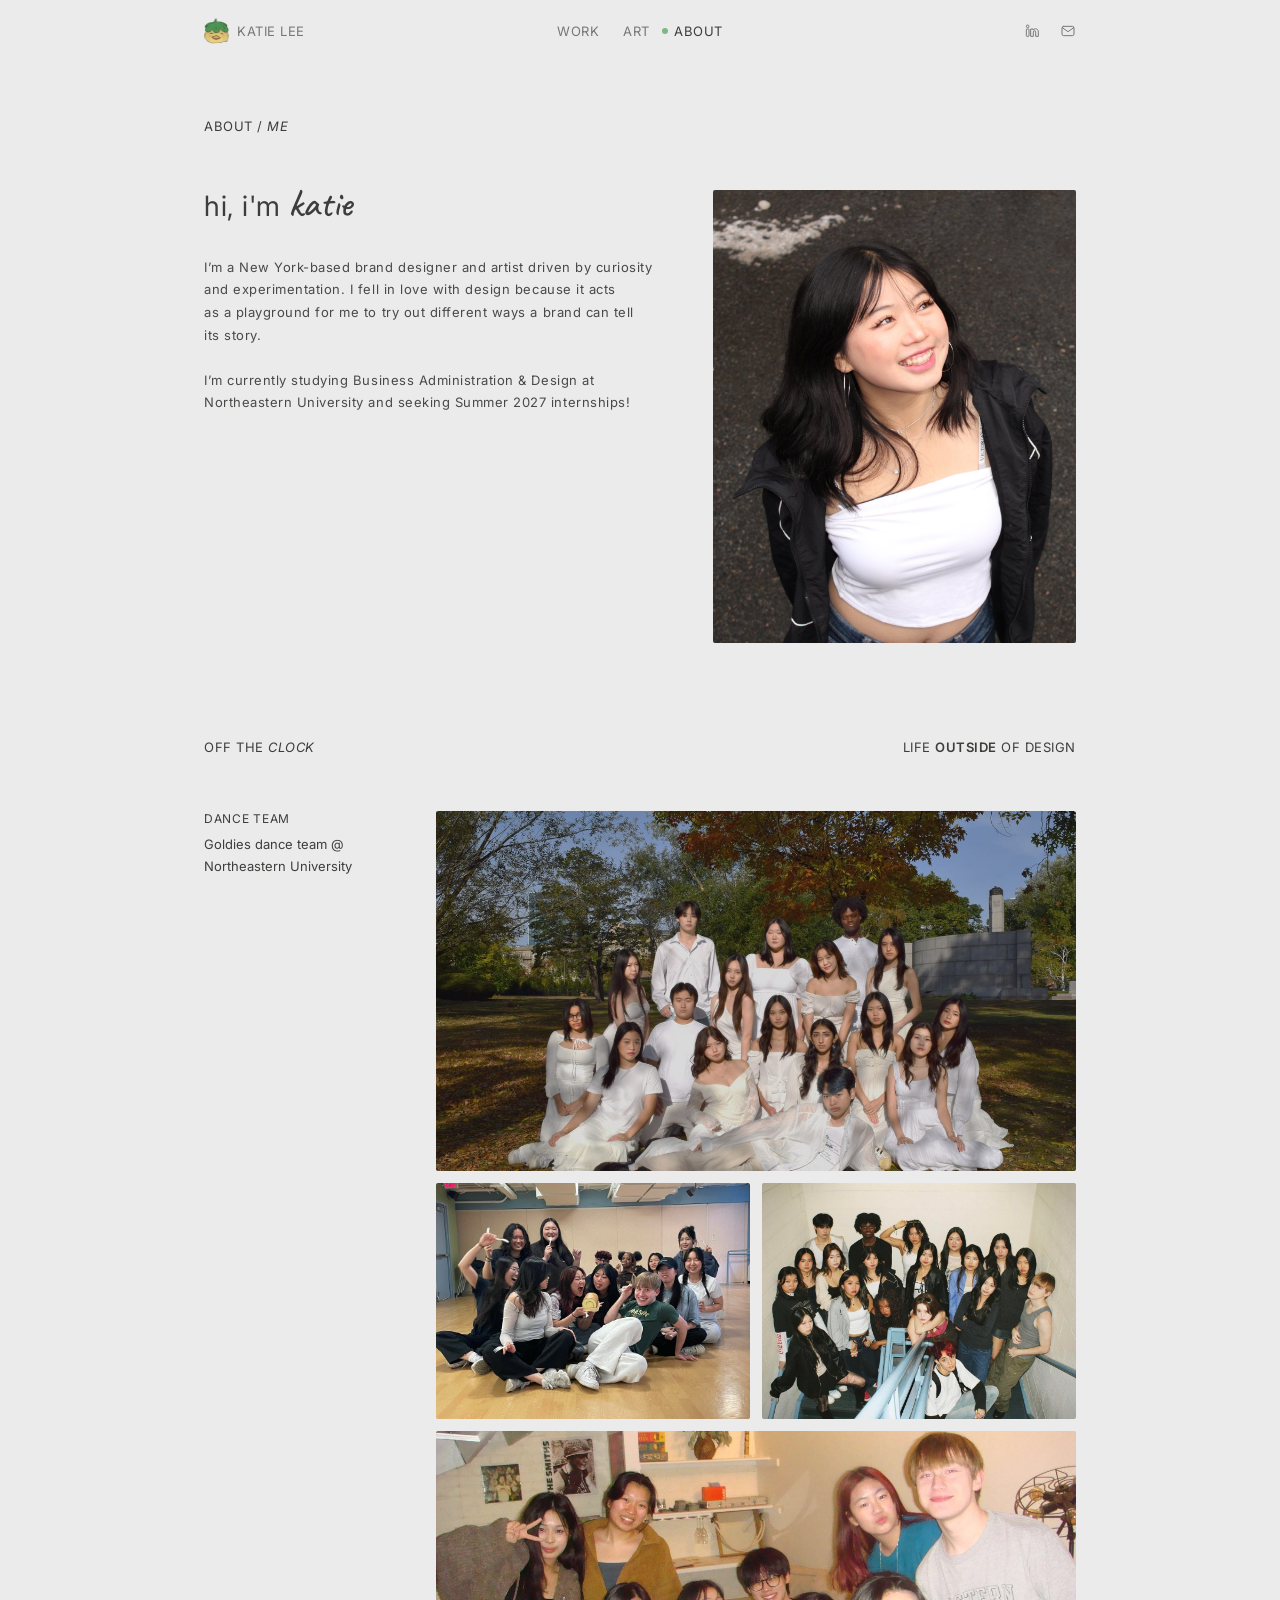
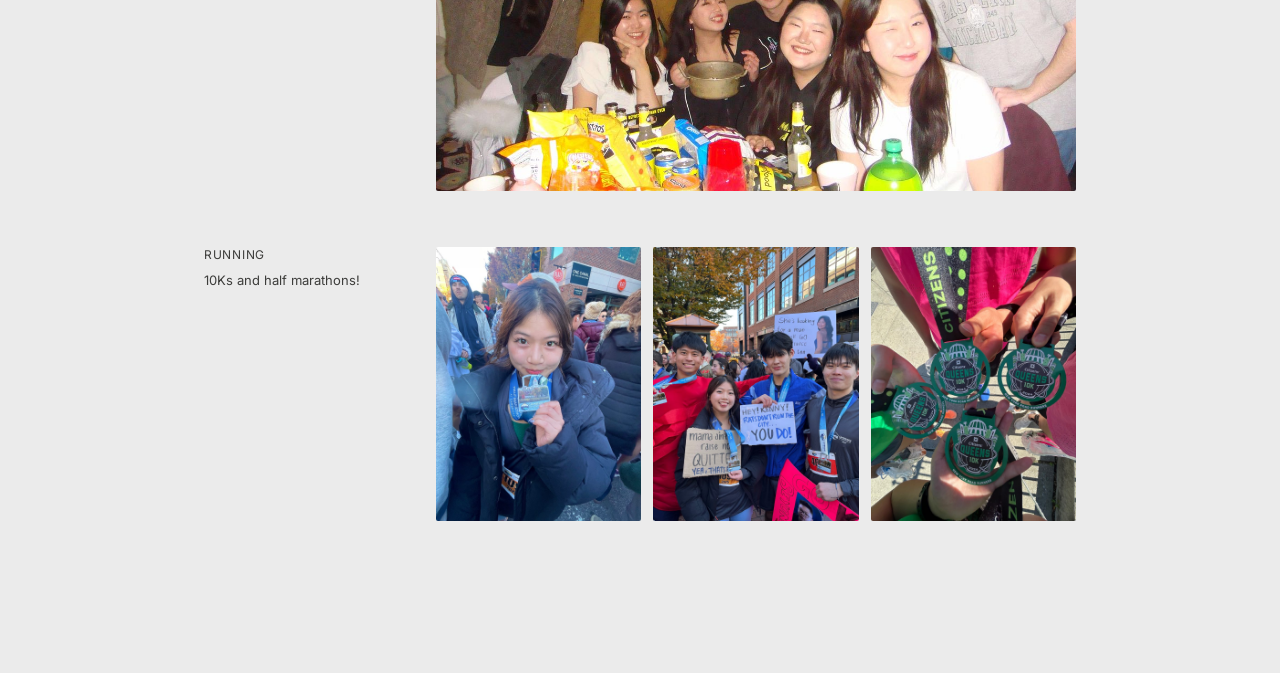
==== commit 6f8ed69c: "Remove the resume tab and the resume PDF from the site Co-Authored-By: Claude Opus 5.5 <noreply@anth" ====
--- a/about.html
+++ b/about.html
@@ -29,7 +29,6 @@
         <li><a href="index.html">work</a></li>
         <li><a href="art.html">art</a></li>
         <li><a href="about.html" aria-current="page">about</a></li>
-        <li><a href="assets/Katie_Lee_Resume.pdf" target="_blank" rel="noopener">resume</a></li>
         <li class="tab-dot" aria-hidden="true"></li>
       </ul>
 
